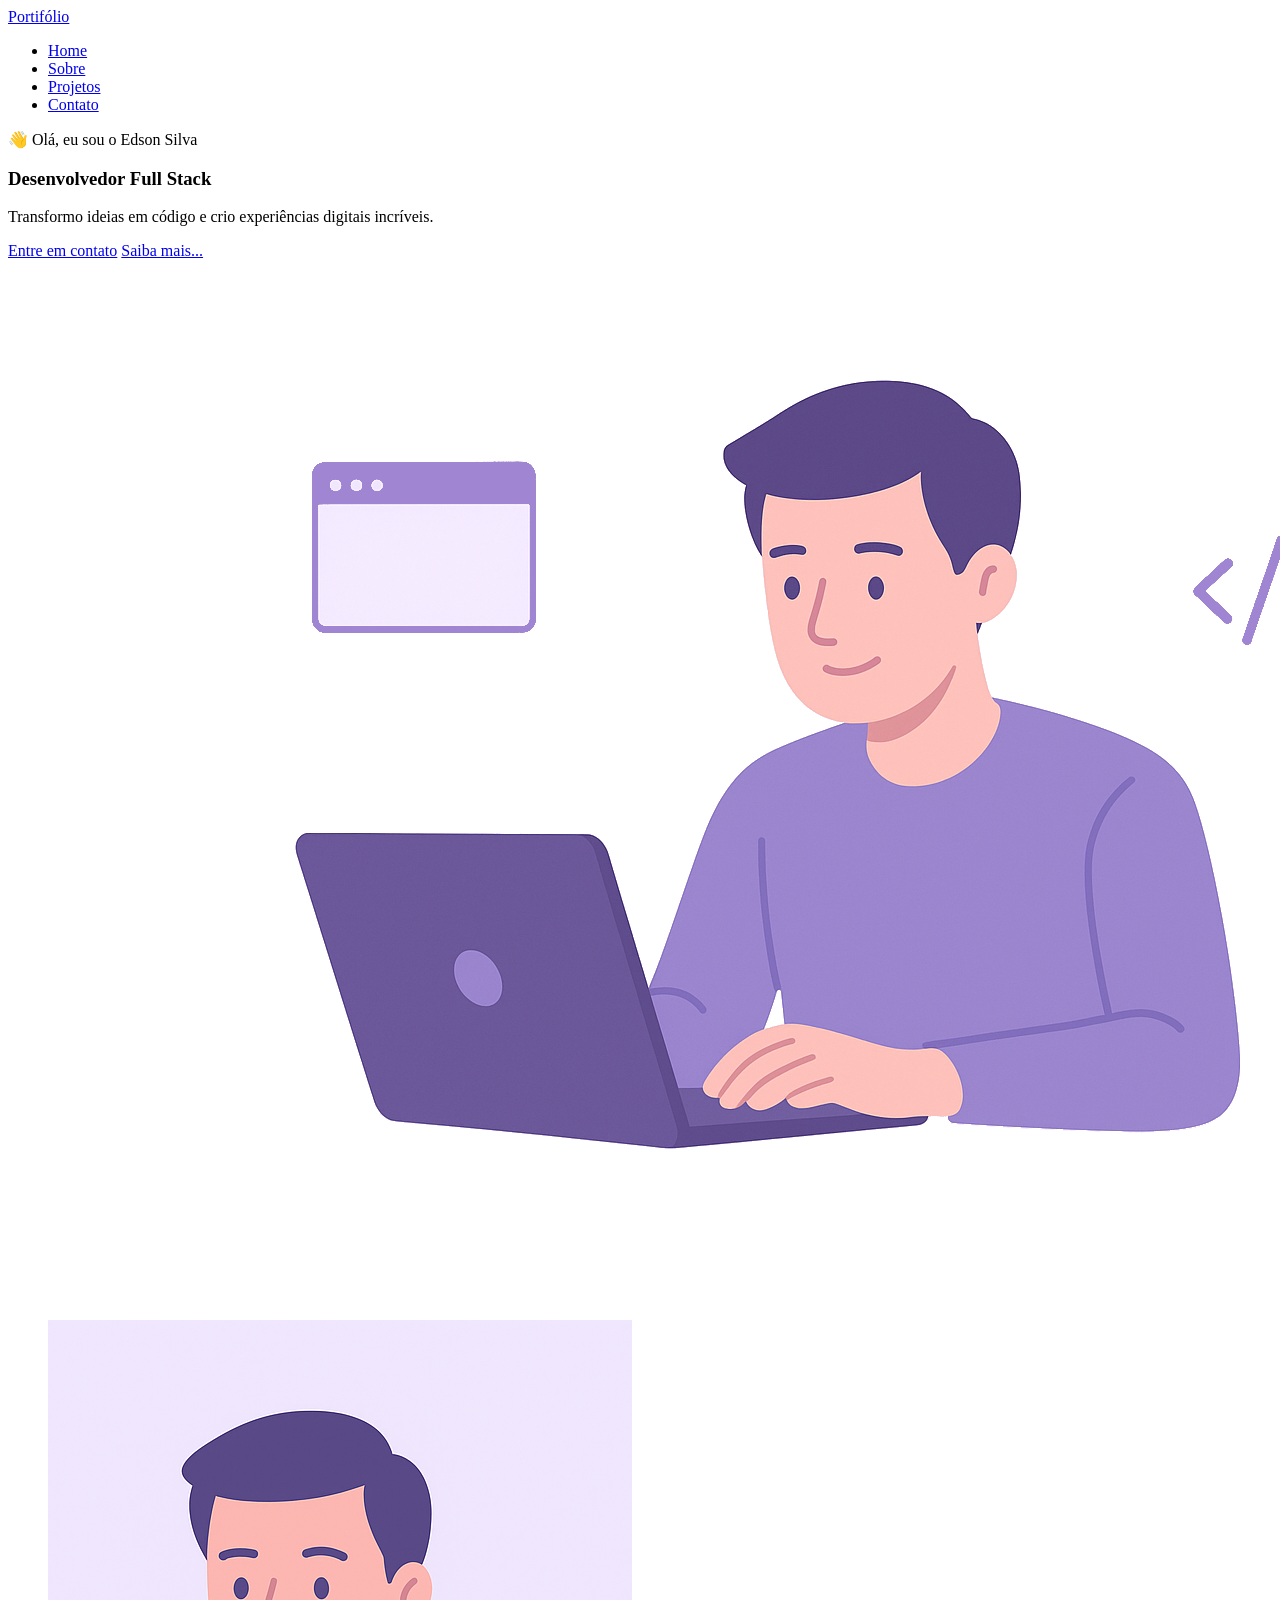
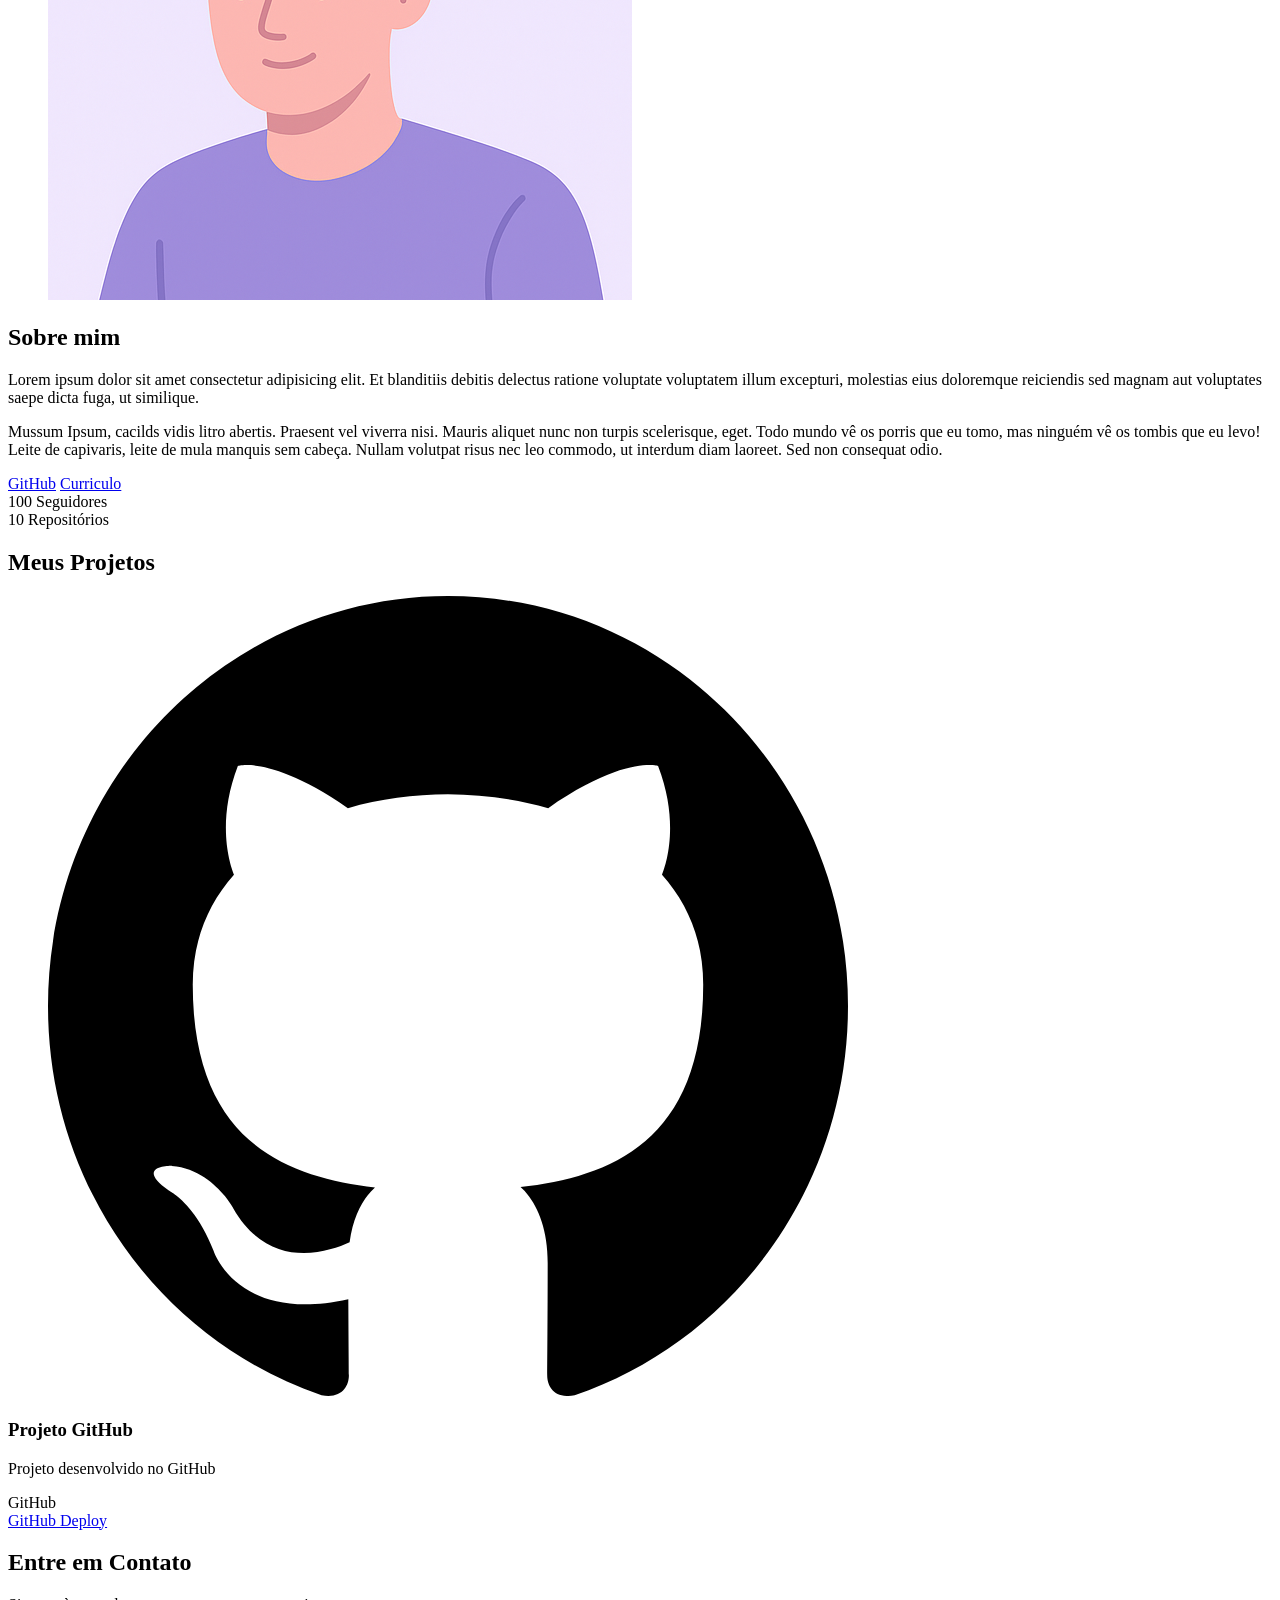
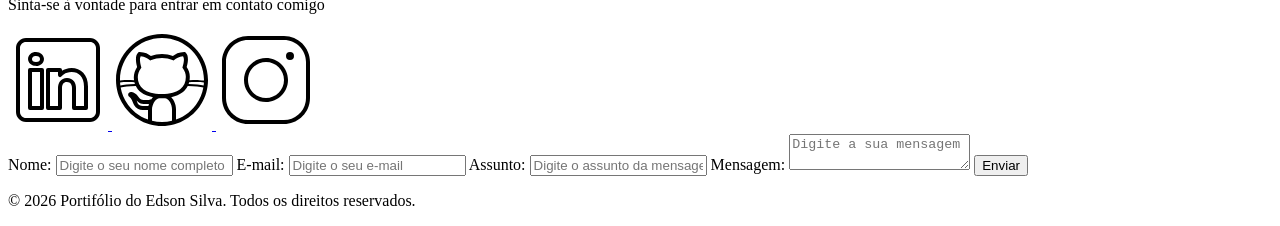
==== index.html @ f0c0f423 ":sparkles: adicionado pasta docs" ====
<!DOCTYPE html>
<html lang="pt-br">

<head>
    <meta charset="UTF-8">
    <meta name="viewport" content="width=device-width, initial-scale=1.0">

    <meta name="author" content="Edson Silva">

    <meta name="description" content="Portifólio do Edson Silva,
    desenvolvedor Full Stack especializado em criar experiências 
                digitais incríveis. Conheça meus projetos e entre em contato..">

    <meta name="robots" content="index, follow">

    <link rel="icon" type="image/svg+xml" href=".assets/img/favicon.svg">


    <title>Portifólio do Edson</title>
</head>

<body>

    <!-- Cabeçalho da Pagina-->
    <header>
        <div class="menu-content">
            <!-- Titulo do Cabeçalho-->
            <a href="index.html" id="titulo">Portifólio</a>


            <!-- Menu de Navegação-->
            <nav>
                <ul class="menu-list">
                    <li><a href="#hero">Home</a></li>
                    <li><a href="about.html">Sobre</a></li>
                    <li><a href="projects.html">Projetos</a></li>
                    <li><a href="contacts.html">Contato</a></li>
                </ul>
            </nav>


        </div>
    </header>


    <!-- Conteúdo Principal da Pagina-->
    <main>

        <section id="hero" class="section-container hero-conteiner">

            <!-- Boas Vindas -->
            <article>
                <span>👋 Olá, eu sou o Edson Silva</span>
                <h1>Desenvolvedor Full Stack</h1>
                <p>Transformo ideias em
                    código e crio experiências digitais incríveis.</p>

                <div class="buttons-container">
                    <a href="#contact" class="botao">Entre em contato</a>
                    <a href="#about" class="botao-outline">Saiba mais...</a>
                </div>

            </article>

            <!-- Imagem do Hero -->
            <figure class="hero-image">
                <img src="./assets/img/foto_dev_man.svg" alt="Imagem do autor do site" class="float-animation">

            </figure>
        </section>

        <!-- Seção Sobre mimr -->
        <section id="about" class="section-container about-container">

            <!imagem da seção sobre mim>
                <figure class="about-image">
                    <img src="./assets/img/avatar_dev_man.svg" alt="Foto - Perfil do autor do site">
                </figure>


                <!-- Conteúdo da seção sobre mim -->
                <article class="about-content">
                    <h2>Sobre mim</h2>
                    <p>Lorem ipsum dolor sit amet consectetur adipisicing elit.
                        Et blanditiis debitis delectus ratione
                        voluptate voluptatem illum excepturi,
                        molestias eius doloremque reiciendis sed
                        magnam aut voluptates saepe dicta fuga,
                        ut similique.
                    </p>
                    <p>
                        Mussum Ipsum, cacilds vidis litro abertis.
                        Praesent vel viverra nisi.
                        Mauris aliquet nunc non turpis scelerisque, eget.
                        Todo mundo vê os porris que eu tomo, mas ninguém vê os tombis que eu levo!
                        Leite de capivaris, leite de mula manquis sem cabeça.
                        Nullam volutpat risus nec leo commodo, ut interdum diam laoreet.
                        Sed non consequat odio.
                    </p>

                    <!-- Links (GitHub + Curriculo) e Dados do GitHub -->
                    <div class="about-buttons-data">

                        <!-- Links -->
                        <div class="buttons-container">
                            <a href="#" target="_blank" class="botao">GitHub</a>
                            <a href="#" target="_blank" class="botao-outline">Curriculo</a>
                        </div>

                        <! -- Dados - Repósitório Github -->
                            <div class="data-container">

                                <! -- Numero de Seguidores -->
                                    <div class="data-item">
                                        <span class="data-number">100</span>
                                        <span class="data-label">Seguidores</span>
                                    </div>

                                    <! -- Numero de Repositórios Públicos -->
                                        <div class="data-item">
                                            <span class="data-number">10</span>
                                            <span class="data-label">Repositórios</span>



                </article>

                <section id="projects" class="section-container projects-container">
                    <h2>Meus Projetos</h2>

                    <!-- Swiper Container -->
                    <div class="swiper projects-swiper">
                        <div class="swiper-wrapper">

                            <div class="swiper-slide">

                                <article class="project-card">

                                    <!-- Ícone da Tecnologia padrão do projeto -->
                                    <figure class="project-image">
                                        <img src="./assets/icons/languages/github.svg" alt="Ícone do GitHub">
                                    </figure>

                                    <!-- Conteúdo do Projeto -->
                                    <div class="project-content">

                                        <h3>Projeto GitHub</h3>
                                        <p>Projeto desenvolvido no GitHub</p>

                                        <!-- Tags do Projeto -->
                                        <div class="project-tags">
                                            <span class="tag">GitHub</span>
                                        </div>

                                        <!-- Links do Projeto -->
                                        <div class="project-buttons">
                                            <a href="#" target="_blank" class="botao botao-sm">
                                                GitHub
                                            </a>
                                            <a href="#" target="_blank" class="botao-outline botao-sm">
                                                Deploy
                                            </a>
                                        </div>

                                    </div>

                                </article>

                        </div>

                    </div>

                    <!-- Botões de Navegação -->
                    <div class="swiper-button-next"></div>
                    <div class="swiper-button-prev"></div>

                    <!-- Paginação -->
                    <div class="swiper-pagination"></div>

                    </div>

                    <!-- Seção de Contatos -->
                    <section id="contacts" class="section-container contacts-container">
                        
                        <!-- Redes Sociais  -->
                       <article>

                        <h2>Entre em Contato</h2>
                        <p>Sinta-se à vontade para entrar em contato comigo  </p>                        

                        <!-- Links das Redes Sociais -->
                        <div class="social-links">
                            <a href="#" target="_blank" class="social-icon" aria-label="LinkedIn">
                                <img src="./assets/icons/social/linkedin.svg"
                                alt=" Link para o LinkedIn">
                               
                            </a>
                            <a href="#" target="_blank" class="social-icon" aria-label="GitHub">
                                <img src="./assets/icons/social/github.svg"
                                alt=" Link para o GitHub">
                            </a>
                            <a href="#" target="_blank" class="social-icon" aria-label="Instagram">
                                <img src="./assets/icons/social/instagram.svg"
                                alt=" Link para o Instagram">
                            </a>
                        </div>

                       </article> 

                    <!-- Formulário de Contato -->
                    <form id="formulario">

                        <label for="nome">Nome:</label>
                        <input id="nome" name="nome" type="text" placeholder="Digite o seu nome completo">
                        <span id="erro-nome" ></span>
                        
                        <label for="email">E-mail:</label>
                        <input id="email" name="email" type="email" placeholder="Digite o seu e-mail">
                        <span id="erro-email" ></span>

                        <label for="assunto">Assunto:</label>
                        <input id="assunto" name="assunto" type="text" placeholder="Digite o assunto da mensagem">
                        <span id="erro-assunto" ></span>

                        <label for="mensagem">Mensagem:</label>
                        <textarea id="mensagem" name="mensagem" placeholder="Digite a sua mensagem"></textarea>
                        <span id="erro-mensagem" ></span>

                        <button type="submit" class="botao">Enviar</button>
                    </form>


    </main>

    <!-- Rodapé da Pagina-->
    <footer>
        <p>&copy; 2026 Portifólio do Edson Silva. Todos os direitos reservados.</p>
    </footer>

</body>

</html>
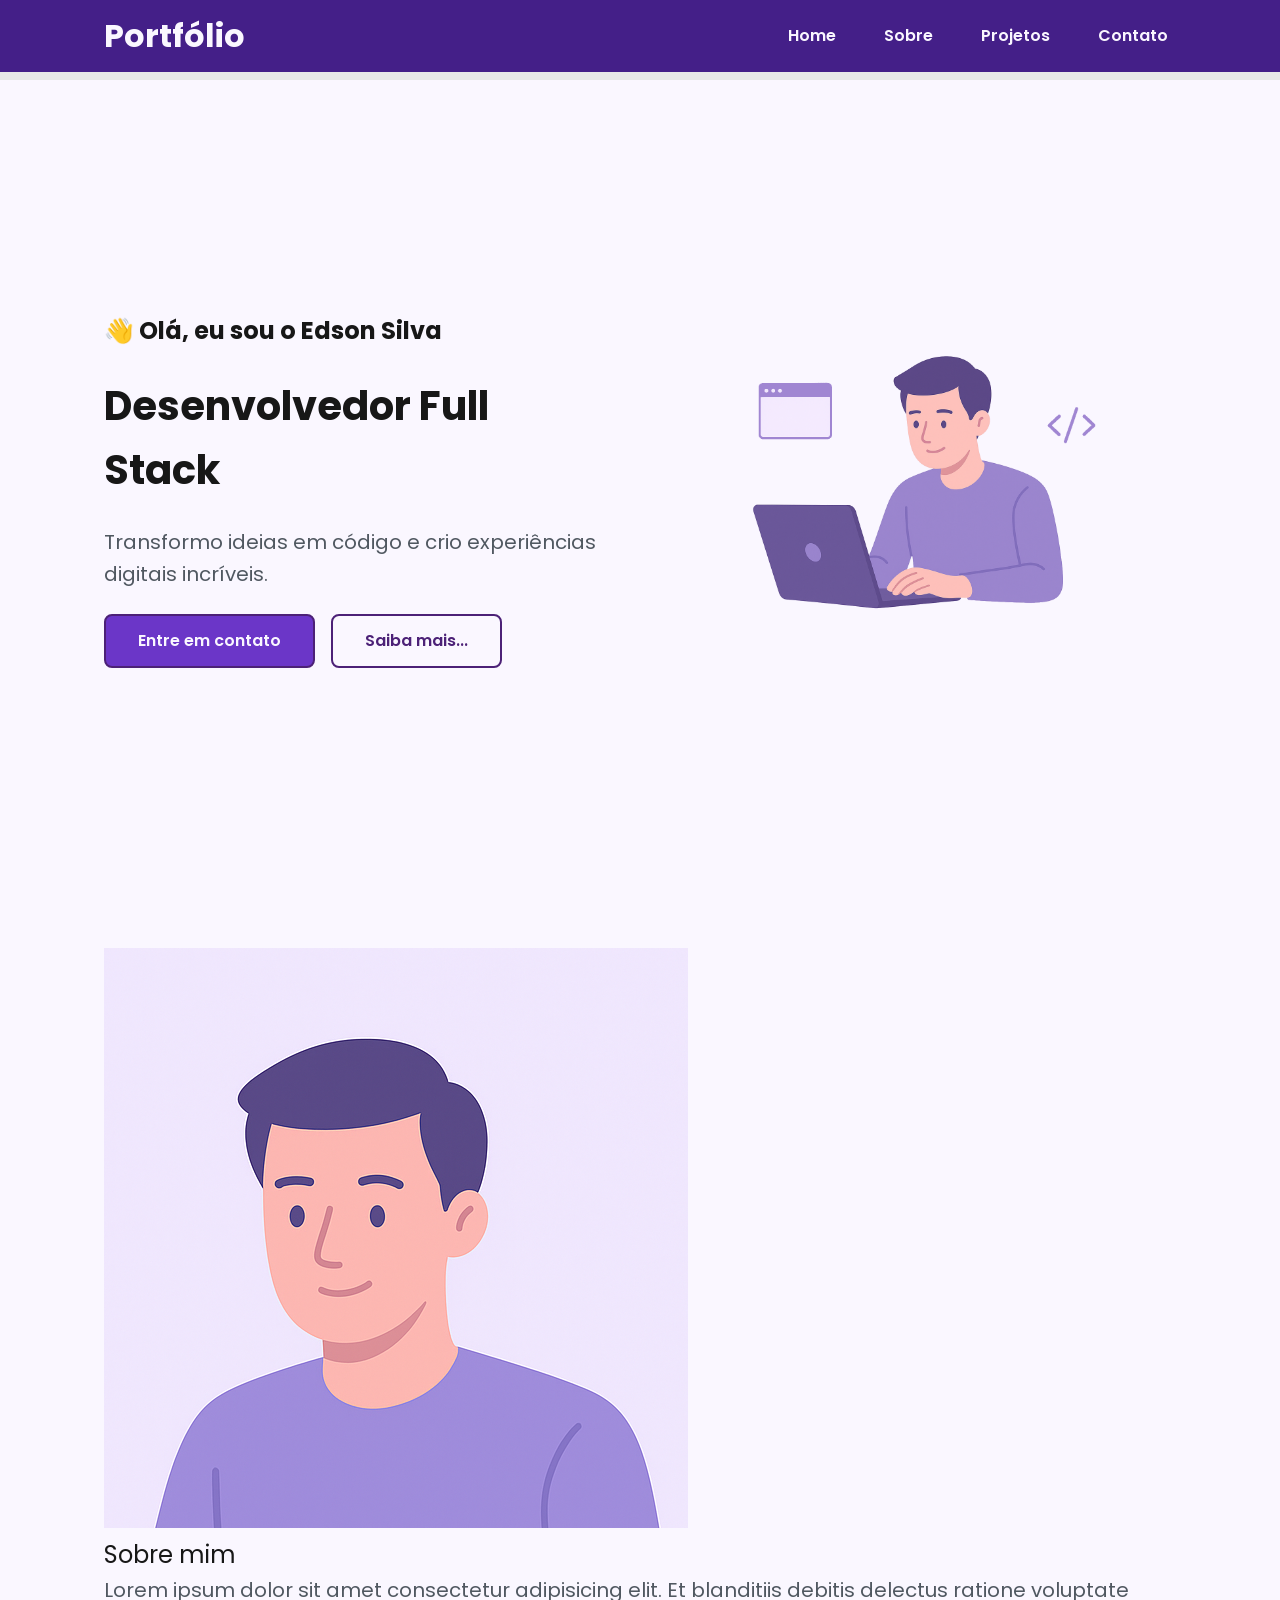
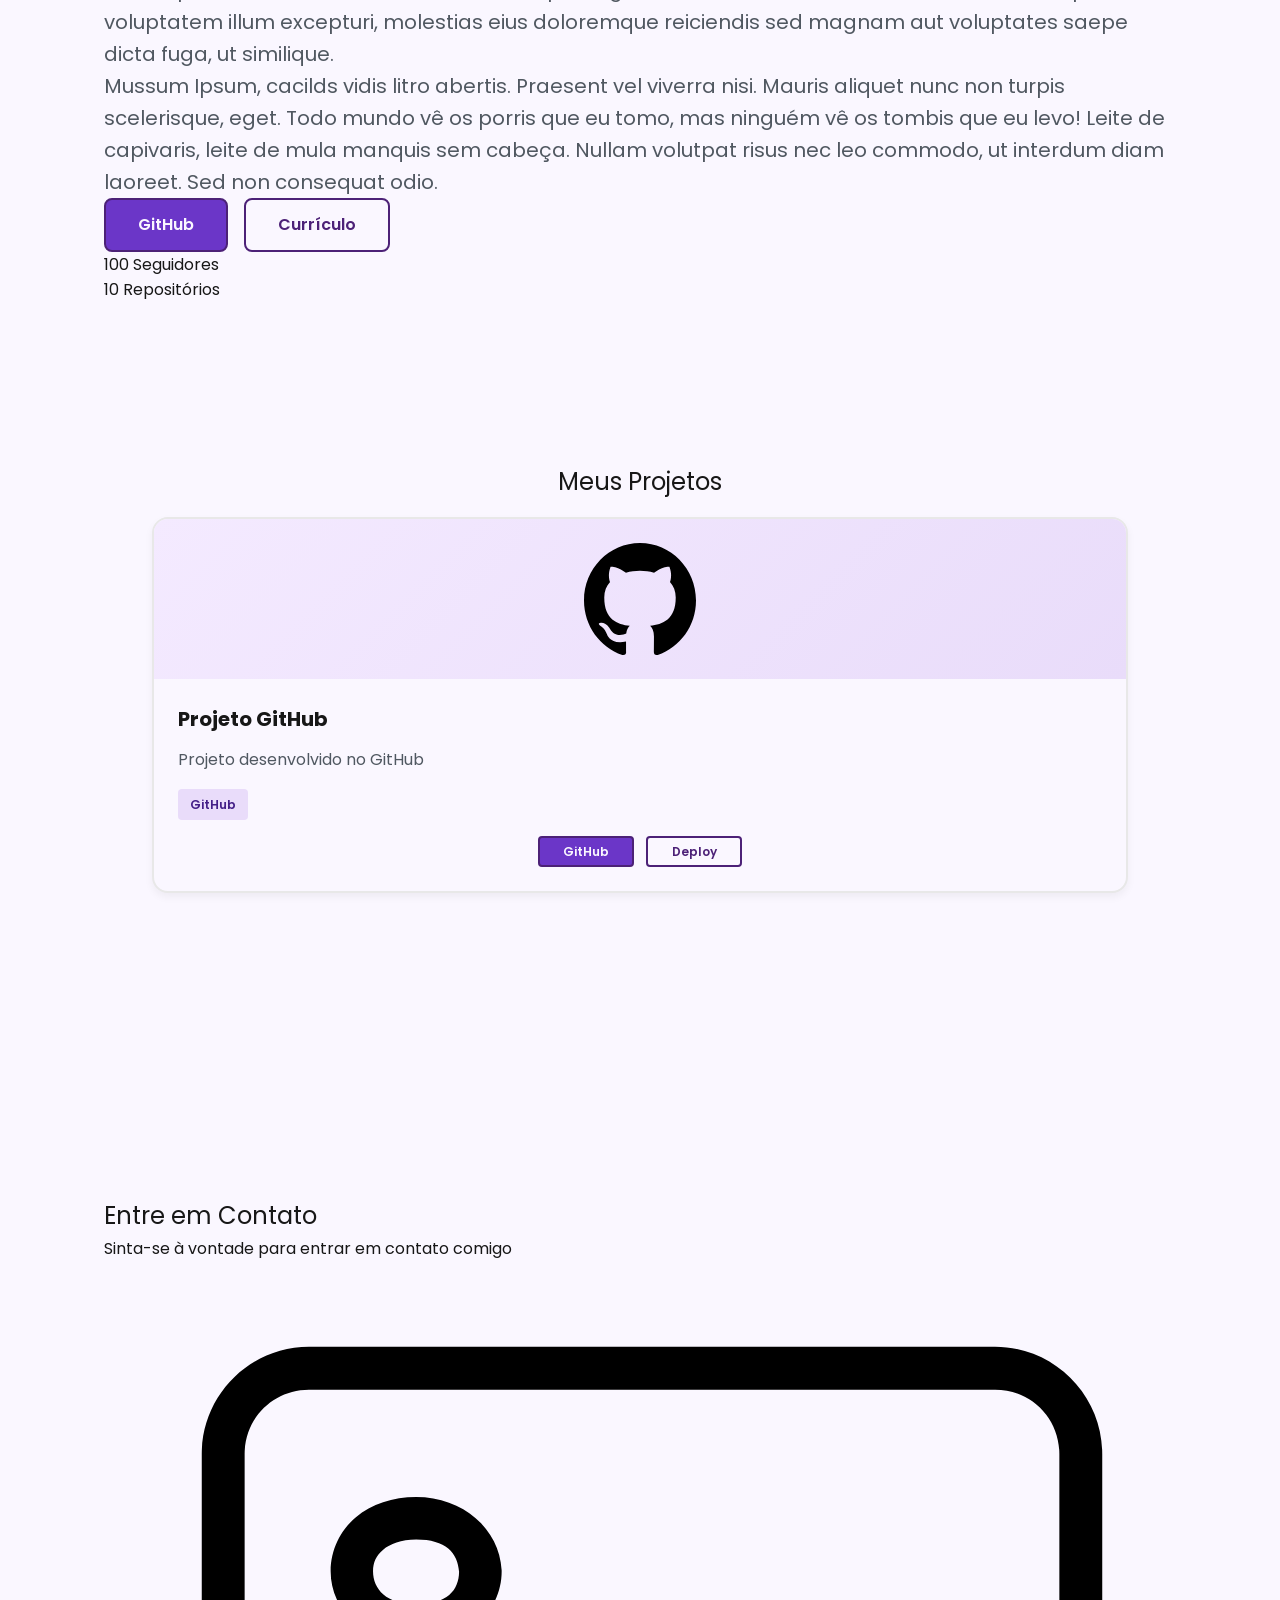
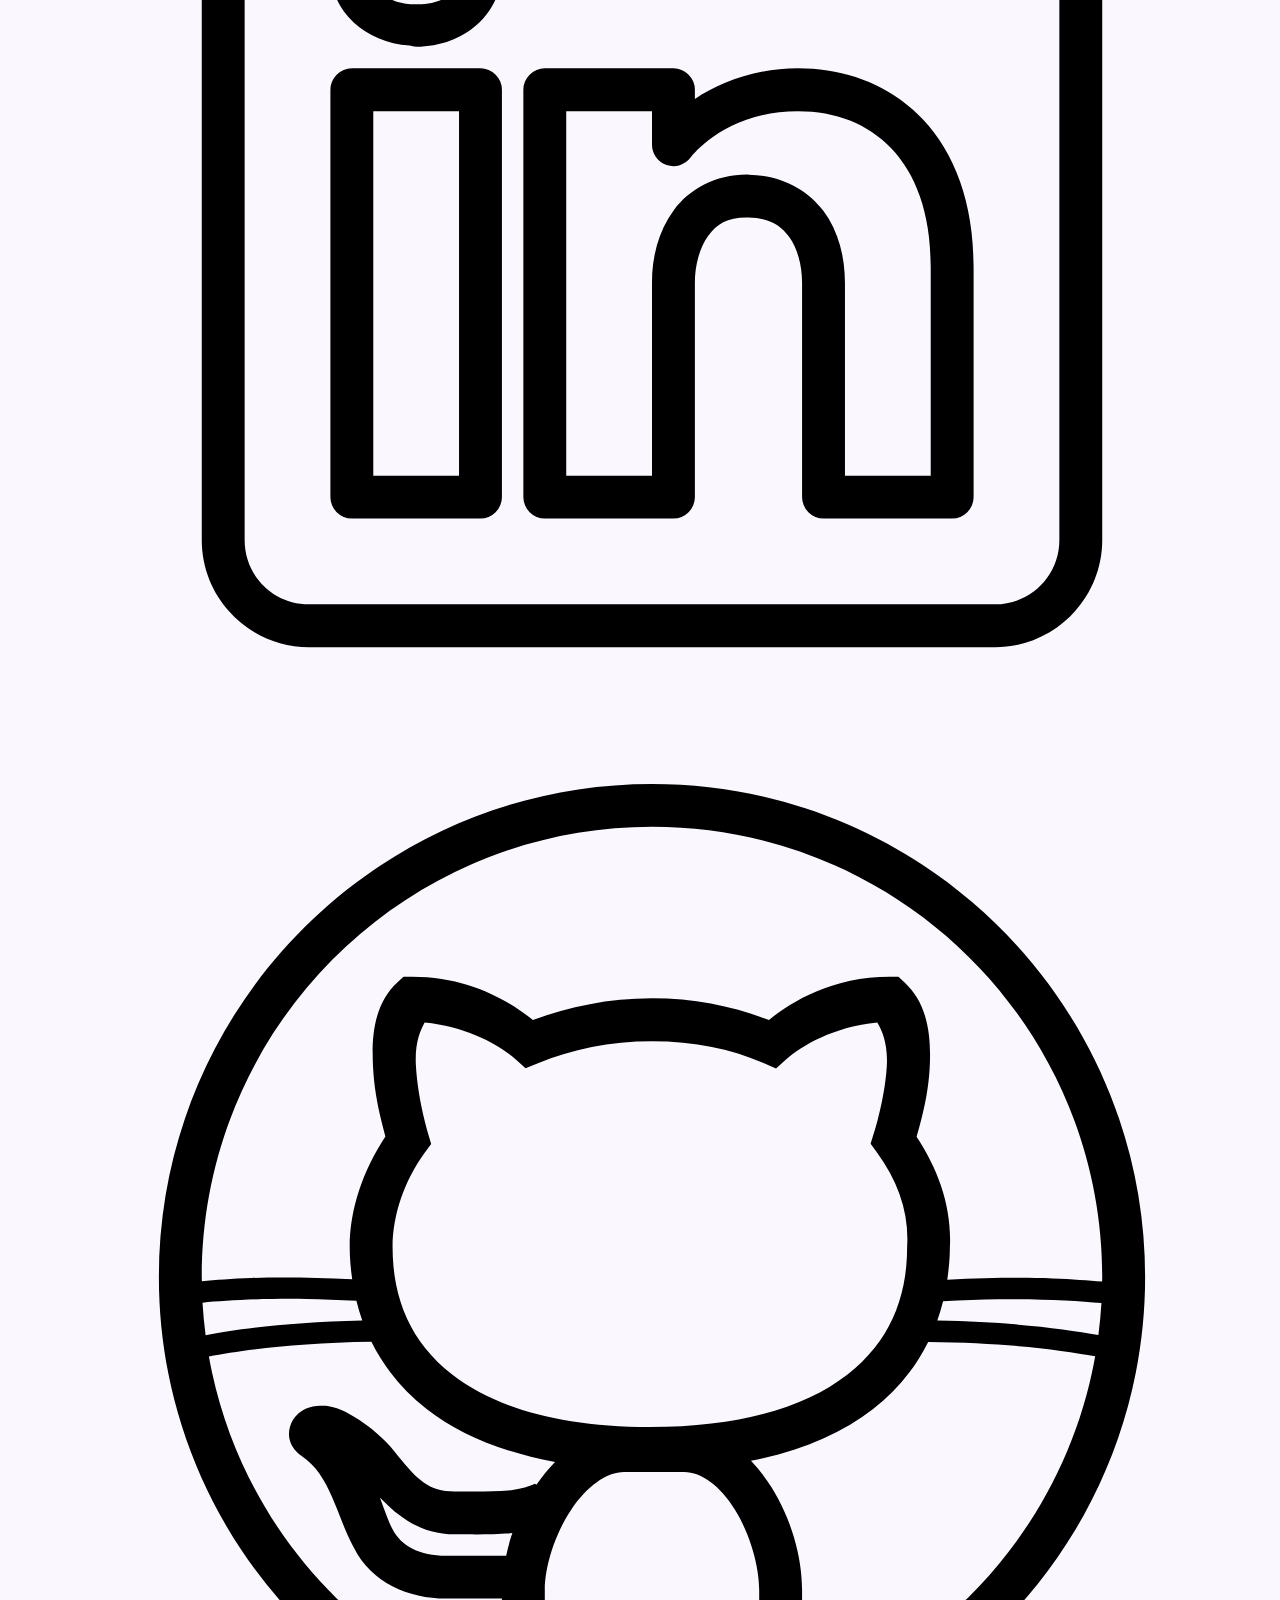
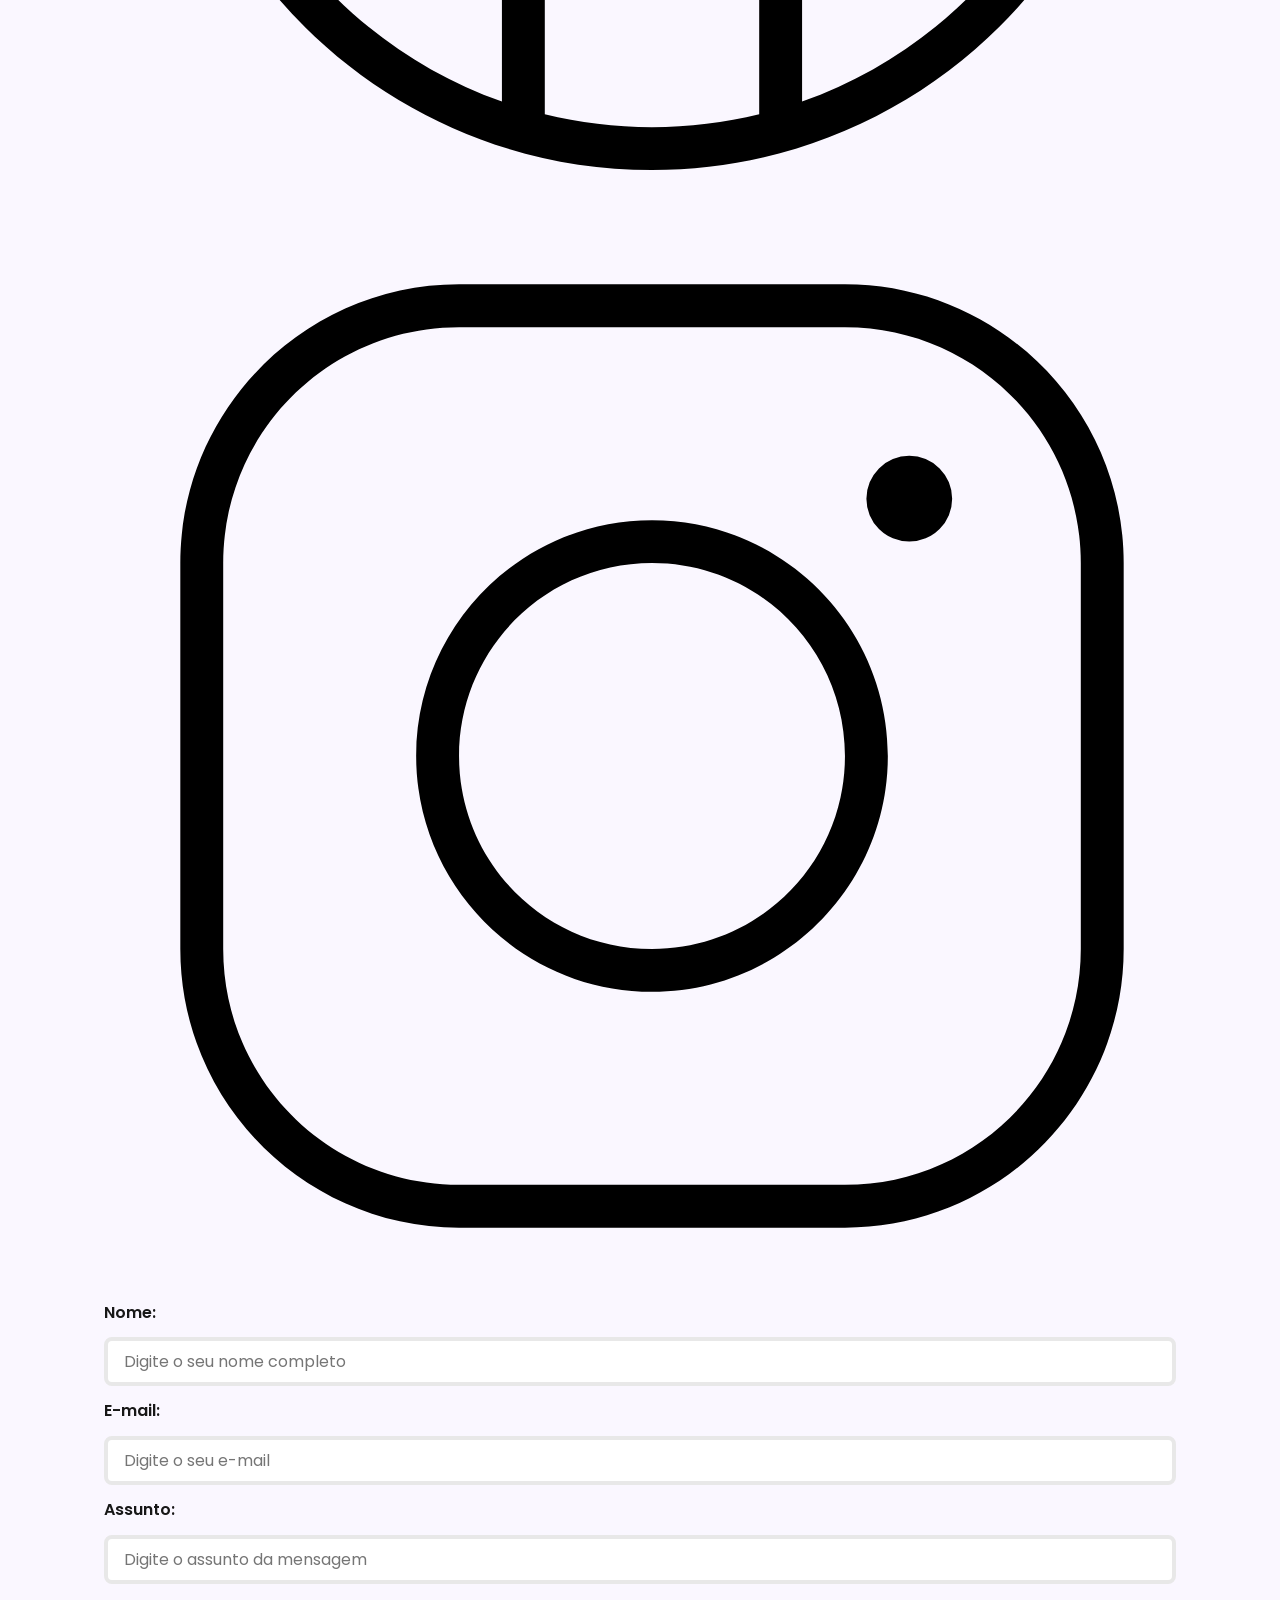
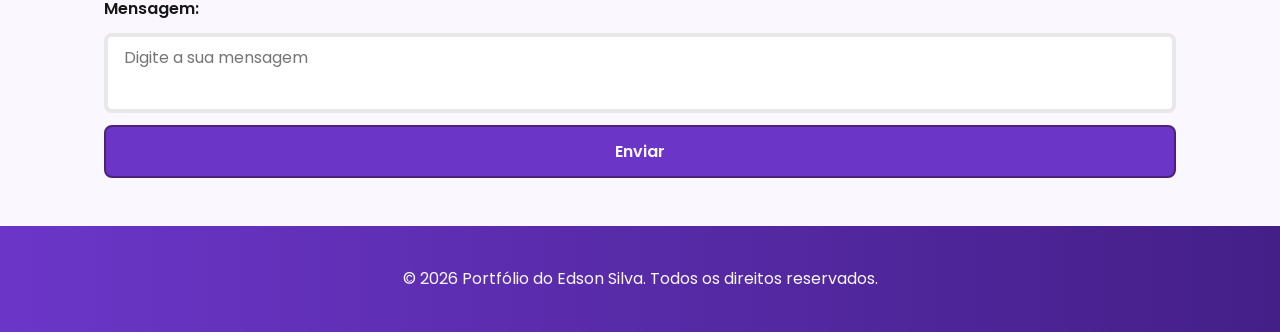
==== commit a83fdda9: "✨ Refatoração do CSS e melhorias no HTML do portfólio" ====
--- a/index.html
+++ b/index.html
@@ -2,33 +2,39 @@
 <html lang="pt-br">
 
 <head>
+    <!-- Fontes do Google -->
+    <link rel="preconnect" href="https://fonts.googleapis.com">
+    <link rel="preconnect" href="https://fonts.gstatic.com" crossorigin>
+    
+    <!-- Fonte do Google - Poppins -->
+    <link href="https://fonts.googleapis.com/css2?family=Poppins&display=swap" rel="stylesheet">
+
     <meta charset="UTF-8">
     <meta name="viewport" content="width=device-width, initial-scale=1.0">
 
     <meta name="author" content="Edson Silva">
 
-    <meta name="description" content="Portifólio do Edson Silva,
-    desenvolvedor Full Stack especializado em criar experiências 
-                digitais incríveis. Conheça meus projetos e entre em contato..">
+    <meta name="description" content="Portfólio do Edson Silva, desenvolvedor Full Stack especializado em criar experiências digitais incríveis. Conheça meus projetos e entre em contato.">
 
     <meta name="robots" content="index, follow">
 
-    <link rel="icon" type="image/svg+xml" href=".assets/img/favicon.svg">
-
-
-    <title>Portifólio do Edson</title>
+    <link rel="icon" type="image/svg+xml" href="./assets/img/favicon.svg">
+
+    <!-- CSS principal da página -->
+    <link rel="stylesheet" href="./assets/css/styles.css">
+
+    <title>Portfólio do Edson</title>
 </head>
 
 <body>
 
-    <!-- Cabeçalho da Pagina-->
+    <!-- Cabeçalho da Página -->
     <header>
         <div class="menu-content">
-            <!-- Titulo do Cabeçalho-->
-            <a href="index.html" id="titulo">Portifólio</a>
-
-
-            <!-- Menu de Navegação-->
+            <!-- Titulo do Cabeçalho -->
+            <a href="index.html" id="titulo">Portfólio</a>
+
+            <!-- Menu de Navegação -->
             <nav>
                 <ul class="menu-list">
                     <li><a href="#hero">Home</a></li>
@@ -37,204 +43,164 @@
                     <li><a href="contacts.html">Contato</a></li>
                 </ul>
             </nav>
-
-
         </div>
     </header>
 
-
-    <!-- Conteúdo Principal da Pagina-->
+    <!-- Conteúdo Principal da Página -->
     <main>
 
-        <section id="hero" class="section-container hero-conteiner">
+        <!-- Seção Hero -->
+        <section id="hero" class="section-container hero-container">
 
             <!-- Boas Vindas -->
-            <article>
+            <article CLASS="hero-content">
+
                 <span>👋 Olá, eu sou o Edson Silva</span>
                 <h1>Desenvolvedor Full Stack</h1>
-                <p>Transformo ideias em
-                    código e crio experiências digitais incríveis.</p>
+                <p>Transformo ideias em código e crio experiências digitais incríveis.</p>
 
                 <div class="buttons-container">
-                    <a href="#contact" class="botao">Entre em contato</a>
+                    <a href="#contacts" class="botao">Entre em contato</a>
                     <a href="#about" class="botao-outline">Saiba mais...</a>
                 </div>
-
             </article>
 
             <!-- Imagem do Hero -->
             <figure class="hero-image">
                 <img src="./assets/img/foto_dev_man.svg" alt="Imagem do autor do site" class="float-animation">
-
             </figure>
         </section>
 
-        <!-- Seção Sobre mimr -->
+        <!-- Seção Sobre mim -->
         <section id="about" class="section-container about-container">
-
-            <!imagem da seção sobre mim>
-                <figure class="about-image">
-                    <img src="./assets/img/avatar_dev_man.svg" alt="Foto - Perfil do autor do site">
-                </figure>
-
-
-                <!-- Conteúdo da seção sobre mim -->
-                <article class="about-content">
-                    <h2>Sobre mim</h2>
-                    <p>Lorem ipsum dolor sit amet consectetur adipisicing elit.
-                        Et blanditiis debitis delectus ratione
-                        voluptate voluptatem illum excepturi,
-                        molestias eius doloremque reiciendis sed
-                        magnam aut voluptates saepe dicta fuga,
-                        ut similique.
-                    </p>
-                    <p>
-                        Mussum Ipsum, cacilds vidis litro abertis.
-                        Praesent vel viverra nisi.
-                        Mauris aliquet nunc non turpis scelerisque, eget.
-                        Todo mundo vê os porris que eu tomo, mas ninguém vê os tombis que eu levo!
-                        Leite de capivaris, leite de mula manquis sem cabeça.
-                        Nullam volutpat risus nec leo commodo, ut interdum diam laoreet.
-                        Sed non consequat odio.
-                    </p>
-
-                    <!-- Links (GitHub + Curriculo) e Dados do GitHub -->
-                    <div class="about-buttons-data">
-
-                        <!-- Links -->
-                        <div class="buttons-container">
-                            <a href="#" target="_blank" class="botao">GitHub</a>
-                            <a href="#" target="_blank" class="botao-outline">Curriculo</a>
+            <!-- Imagem da seção sobre mim -->
+            <figure class="about-image">
+                <img src="./assets/img/avatar_dev_man.svg" alt="Foto - Perfil do autor do site">
+            </figure>
+
+            <!-- Conteúdo da seção sobre mim -->
+            <article class="about-content">
+                <h2>Sobre mim</h2>
+                <p>Lorem ipsum dolor sit amet consectetur adipisicing elit. Et blanditiis debitis delectus ratione voluptate voluptatem illum excepturi, molestias eius doloremque reiciendis sed magnam aut voluptates saepe dicta fuga, ut similique.</p>
+                <p>Mussum Ipsum, cacilds vidis litro abertis. Praesent vel viverra nisi. Mauris aliquet nunc non turpis scelerisque, eget. Todo mundo vê os porris que eu tomo, mas ninguém vê os tombis que eu levo! Leite de capivaris, leite de mula manquis sem cabeça. Nullam volutpat risus nec leo commodo, ut interdum diam laoreet. Sed non consequat odio.</p>
+
+                <!-- Links (GitHub + Currículo) e Dados do GitHub -->
+                <div class="about-buttons-data">
+                    <!-- Links -->
+                    <div class="buttons-container">
+                        <a href="#" target="_blank" class="botao">GitHub</a>
+                        <a href="#" target="_blank" class="botao-outline">Currículo</a>
+                    </div>
+
+                    <!-- Dados - Repositório Github -->
+                    <div class="data-container">
+                        <!-- Número de Seguidores -->
+                        <div class="data-item">
+                            <span class="data-number">100</span>
+                            <span class="data-label">Seguidores</span>
                         </div>
 
-                        <! -- Dados - Repósitório Github -->
-                            <div class="data-container">
-
-                                <! -- Numero de Seguidores -->
-                                    <div class="data-item">
-                                        <span class="data-number">100</span>
-                                        <span class="data-label">Seguidores</span>
-                                    </div>
-
-                                    <! -- Numero de Repositórios Públicos -->
-                                        <div class="data-item">
-                                            <span class="data-number">10</span>
-                                            <span class="data-label">Repositórios</span>
-
-
-
-                </article>
-
-                <section id="projects" class="section-container projects-container">
-                    <h2>Meus Projetos</h2>
-
-                    <!-- Swiper Container -->
-                    <div class="swiper projects-swiper">
-                        <div class="swiper-wrapper">
-
-                            <div class="swiper-slide">
-
-                                <article class="project-card">
-
-                                    <!-- Ícone da Tecnologia padrão do projeto -->
-                                    <figure class="project-image">
-                                        <img src="./assets/icons/languages/github.svg" alt="Ícone do GitHub">
-                                    </figure>
-
-                                    <!-- Conteúdo do Projeto -->
-                                    <div class="project-content">
-
-                                        <h3>Projeto GitHub</h3>
-                                        <p>Projeto desenvolvido no GitHub</p>
-
-                                        <!-- Tags do Projeto -->
-                                        <div class="project-tags">
-                                            <span class="tag">GitHub</span>
-                                        </div>
-
-                                        <!-- Links do Projeto -->
-                                        <div class="project-buttons">
-                                            <a href="#" target="_blank" class="botao botao-sm">
-                                                GitHub
-                                            </a>
-                                            <a href="#" target="_blank" class="botao-outline botao-sm">
-                                                Deploy
-                                            </a>
-                                        </div>
-
-                                    </div>
-
-                                </article>
-
+                        <!-- Número de Repositórios Públicos -->
+                        <div class="data-item">
+                            <span class="data-number">10</span>
+                            <span class="data-label">Repositórios</span>
                         </div>
-
                     </div>
-
-                    <!-- Botões de Navegação -->
-                    <div class="swiper-button-next"></div>
-                    <div class="swiper-button-prev"></div>
-
-                    <!-- Paginação -->
-                    <div class="swiper-pagination"></div>
-
+                </div>
+            </article>
+        </section>
+
+        <!-- Seção Projetos -->
+        <section id="projects" class="section-container projects-container">
+            <h2>Meus Projetos</h2>
+
+            <!-- Swiper Container -->
+            <div class="swiper projects-swiper">
+                <div class="swiper-wrapper">
+                    <div class="swiper-slide">
+                        <article class="project-card">
+                            <!-- Ícone da Tecnologia padrão do projeto -->
+                            <figure class="project-image">
+                                <img src="./assets/icons/languages/github.svg" alt="Ícone do GitHub">
+                            </figure>
+
+                            <!-- Conteúdo do Projeto -->
+                            <div class="project-content">
+                                <h3>Projeto GitHub</h3>
+                                <p>Projeto desenvolvido no GitHub</p>
+
+                                <!-- Tags do Projeto -->
+                                <div class="project-tags">
+                                    <span class="tag">GitHub</span>
+                                </div>
+
+                                <!-- Links do Projeto -->
+                                <div class="project-buttons">
+                                    <a href="#" target="_blank" class="botao botao-sm">GitHub</a>
+                                    <a href="#" target="_blank" class="botao-outline botao-sm">Deploy</a>
+                                </div>
+                            </div>
+                        </article>
                     </div>
-
-                    <!-- Seção de Contatos -->
-                    <section id="contacts" class="section-container contacts-container">
-                        
-                        <!-- Redes Sociais  -->
-                       <article>
-
-                        <h2>Entre em Contato</h2>
-                        <p>Sinta-se à vontade para entrar em contato comigo  </p>                        
-
-                        <!-- Links das Redes Sociais -->
-                        <div class="social-links">
-                            <a href="#" target="_blank" class="social-icon" aria-label="LinkedIn">
-                                <img src="./assets/icons/social/linkedin.svg"
-                                alt=" Link para o LinkedIn">
-                               
-                            </a>
-                            <a href="#" target="_blank" class="social-icon" aria-label="GitHub">
-                                <img src="./assets/icons/social/github.svg"
-                                alt=" Link para o GitHub">
-                            </a>
-                            <a href="#" target="_blank" class="social-icon" aria-label="Instagram">
-                                <img src="./assets/icons/social/instagram.svg"
-                                alt=" Link para o Instagram">
-                            </a>
-                        </div>
-
-                       </article> 
-
-                    <!-- Formulário de Contato -->
-                    <form id="formulario">
-
-                        <label for="nome">Nome:</label>
-                        <input id="nome" name="nome" type="text" placeholder="Digite o seu nome completo">
-                        <span id="erro-nome" ></span>
-                        
-                        <label for="email">E-mail:</label>
-                        <input id="email" name="email" type="email" placeholder="Digite o seu e-mail">
-                        <span id="erro-email" ></span>
-
-                        <label for="assunto">Assunto:</label>
-                        <input id="assunto" name="assunto" type="text" placeholder="Digite o assunto da mensagem">
-                        <span id="erro-assunto" ></span>
-
-                        <label for="mensagem">Mensagem:</label>
-                        <textarea id="mensagem" name="mensagem" placeholder="Digite a sua mensagem"></textarea>
-                        <span id="erro-mensagem" ></span>
-
-                        <button type="submit" class="botao">Enviar</button>
-                    </form>
-
+                </div>
+
+                <!-- Botões de Navegação -->
+                <div class="swiper-button-next"></div>
+                <div class="swiper-button-prev"></div>
+
+                <!-- Paginação -->
+                <div class="swiper-pagination"></div>
+            </div>
+        </section>
+
+        <!-- Seção de Contatos -->
+        <section id="contacts" class="section-container contacts-container">
+            <!-- Redes Sociais -->
+            <article>
+                <h2>Entre em Contato</h2>
+                <p>Sinta-se à vontade para entrar em contato comigo</p>
+
+                <!-- Links das Redes Sociais -->
+                <div class="social-links">
+                    <a href="#" target="_blank" class="social-icon" aria-label="LinkedIn">
+                        <img src="./assets/icons/social/linkedin.svg" alt="Link para o LinkedIn">
+                    </a>
+                    <a href="#" target="_blank" class="social-icon" aria-label="GitHub">
+                        <img src="./assets/icons/social/github.svg" alt="Link para o GitHub">
+                    </a>
+                    <a href="#" target="_blank" class="social-icon" aria-label="Instagram">
+                        <img src="./assets/icons/social/instagram.svg" alt="Link para o Instagram">
+                    </a>
+                </div>
+            </article>
+
+            <!-- Formulário de Contato -->
+            <form id="formulario">
+                <label for="nome">Nome:</label>
+                <input id="nome" name="nome" type="text" placeholder="Digite o seu nome completo">
+                <span id="erro-nome"></span>
+                
+                <label for="email">E-mail:</label>
+                <input id="email" name="email" type="email" placeholder="Digite o seu e-mail">
+                <span id="erro-email"></span>
+
+                <label for="assunto">Assunto:</label>
+                <input id="assunto" name="assunto" type="text" placeholder="Digite o assunto da mensagem">
+                <span id="erro-assunto"></span>
+
+                <label for="mensagem">Mensagem:</label>
+                <textarea id="mensagem" name="mensagem" placeholder="Digite a sua mensagem"></textarea>
+                <span id="erro-mensagem"></span>
+
+                <button type="submit" class="botao">Enviar</button>
+            </form>
+        </section>
 
     </main>
 
-    <!-- Rodapé da Pagina-->
+    <!-- Rodapé da Página -->
     <footer>
-        <p>&copy; 2026 Portifólio do Edson Silva. Todos os direitos reservados.</p>
+        <p>&copy; 2026 Portfólio do Edson Silva. Todos os direitos reservados.</p>
     </footer>
 
 </body>
--- a/assets/css/styles.css
+++ b/assets/css/styles.css
@@ -0,0 +1,505 @@
+* {
+  margin: 0;
+  padding: 0;
+  box-sizing: border-box;
+  font-family: 'Poppins', sans-serif;
+  font-weight: 400;
+  text-decoration: none;
+  outline: none;
+}
+ 
+/* Variáveis */
+:root {
+    /* Paleta de Cores - Purple */
+    --purple-50: #f4eaff;
+    --purple-100: #e9dcfa;
+    --purple-200: #cdb3f0;
+    --purple-300: #b186e5;
+    --purple-400: #9460db;
+    --purple-500: #6b36c8;
+    --purple-600: #5b2ca0;
+    --purple-700: #4c2177;
+    --purple-800: #441f88;
+    --purple-900: #2a0e4d;
+    --purple-950: #1a0730;
+ 
+    /* Cores Neutras */
+    --gray-200: #e8e8e8;
+    --gray-400: #505861;
+    --black: #171717;
+    --white: #FAF7FF;
+ 
+    /* Cores de Estado */
+    --error: #e63946;
+ 
+    /* Sombras */
+    --shadow-sm: 0 0.25rem 0.5rem rgba(0, 0, 0, 0.05);
+    --shadow-md: 0 0.25rem 0.75rem rgba(107, 54, 200, 0.3);
+    --shadow-lg: 0 0.5rem 1.5rem rgba(107, 54, 200, 0.2);
+ 
+    /* Espaçamentos */
+    --spacing-xs: 0.5rem;
+    --spacing-sm: 1rem;
+    --spacing-md: 1.5rem;
+    --spacing-lg: 2rem;
+    --spacing-xl: 3rem;
+    --spacing-2xl: 4rem;
+ 
+    /* Tamanhos de Fonte */
+    --text-sm: 0.75rem;
+    --text-base: 1rem;
+    --text-lg: 1.25rem;
+    --text-xl: 1.5rem;
+    --text-2xl: 2rem;
+    --text-3xl: 2.5rem;
+ 
+    /* Border Radius */
+    --radius-sm: 0.25rem;
+    --radius-md: 0.5rem;
+    --radius-lg: 1rem;
+    --radius-xl: 2rem;
+    --radius-full: 50%;
+ 
+    /* Animação Padrão */
+    --transition-default: all 0.3s ease;
+}
+ 
+html {
+  scroll-behavior: smooth;
+}
+ 
+body {
+  display: flex;
+  flex-direction: column;
+  min-height: 100vh;
+  background-color: var(--white);
+  line-height: 1.6;
+  color: var(--black);
+}
+ 
+main {
+  flex: 1;
+}
+ 
+/* Seções - Base Comum */
+ 
+.section-container{
+  max-width: 70rem;
+  margin: 0 auto;
+  padding: var(--spacing-xl) var(--spacing-md);
+  scroll-margin-top: 6rem;
+}
+ 
+/* Botões */
+ 
+.buttons-container{
+  display: flex;
+  gap: var(--spacing-sm);
+}
+ 
+.botao,
+.botao-outline{
+  display: inline-block;
+  padding: 0.75rem 2rem;
+  border: 0.15rem solid transparent;
+  border-radius: var(--radius-md);
+  font-size: var(--text-base);
+  font-weight: 600;
+  text-align: center;
+  cursor: pointer;
+  transition: var(--transition-default);
+}
+ 
+.botao{
+  border-color: var(--purple-700);
+  background-color: var(--purple-500);
+  color: var(--white);
+}
+ 
+.botao:hover{
+  border-color: var(--purple-800);
+  background-color: var(--purple-700);
+  box-shadow: var(--shadow-md);
+  transform: translateY(-0.25rem);
+}
+ 
+.botao-outline{
+  border-color: var(--purple-700);
+  background-color: transparent;
+  color: var(--purple-700);
+}
+ 
+.botao-outline:hover{
+  border-color: var(--purple-700);
+  background-color: var(--purple-500);
+  color: var(--white);
+  transform: translateY(-0.25rem);
+}
+ 
+/* Botões pequenos - Card Projetos */
+ 
+.botao.botao-sm,
+.botao-outline.botao-sm {
+  min-width: 6rem;
+  padding: 0.25rem var(--spacing-sm);
+  border-width: 0.125rem;
+  border-radius: 0.25rem;
+  font-size: var(--text-sm);
+}
+ 
+/* Seção Header - Cabeçalho e Menu */
+ 
+header{
+  position: sticky;
+  top: 0;
+  z-index: 1000;
+  width: 100%;
+  height: 5rem;
+  border-bottom: var(--spacing-xs) solid var(--gray-200);
+  box-shadow: var(--purple-800);
+  background-color: var(--purple-800);
+}
+ 
+header a {
+  font-weight: 600;
+  color: var(--white);
+  transition: color 0.3s ease;
+}
+ 
+header a:hover {
+  color: var(--purple-100);
+}
+ 
+#titulo{
+  font-size: var(--text-2xl);
+  font-weight: 700;
+}
+ 
+.menu-content {
+  display: flex;
+  justify-content: space-between;
+  align-items: center;
+  max-width: 70rem;
+  height: 100%;
+  margin: 0 auto;
+  padding: 0 var(--spacing-md);
+}
+ 
+.menu-list {
+  display: flex;
+  gap: var(--spacing-lg);
+  list-style: none;
+}
+ 
+.menu-list a {
+  padding: var(--spacing-xs);
+}
+ 
+/* Seção Hero */
+.hero-container {
+  display: flex;
+  align-items: center;
+  gap: var(--spacing-2xl);
+  min-height: calc(100vh - 5rem);
+}
+ 
+.hero-content {
+  display: flex;
+  flex: 1;
+  flex-direction: column;
+  gap: var(--spacing-md);
+}
+ 
+.hero-content span {
+  font-size: var(--text-xl);
+  font-weight: 700;
+}
+ 
+.hero-content h1 {
+  font-size: var(--text-3xl);
+  font-weight: 700;
+}
+ 
+/* Configura todos os Paragrafos */
+ 
+.hero-content p,
+.about-content p,
+.contact-info p {
+  font-size: var(--text-lg);
+  color: var(--gray-400);
+}
+ 
+.hero-image {
+  display: flex;
+  flex: 1;
+  justify-content: center;
+}
+ 
+.hero-image img {
+  width: 100%;
+  max-width: 100%;
+  border-radius: var(--radius-xl);
+}
+
+/* Animação Flutuante */
+@keyframes float {
+  0%,
+  100% {
+    transform: translateY(0);
+  }
+ 
+  50% {
+    transform: translateY(-1.25rem);
+  }
+ 
+}
+ 
+/* Usa animação */
+.float-animation {
+  animation: float 3s ease-in-out infinite;
+}
+
+/* About é da turma! */
+
+
+
+/* Projects */
+
+.projects-container {
+    scroll-margin-top: 3rem;
+    margin: var(--spacing-2xl) auto;
+    text-align: center;
+}
+
+.projects-swiper {
+    position: relative;
+    width: 100%;
+    padding: var(--spacing-sm) var(--spacing-xl) var(--spacing-xl);
+    overflow: hidden;
+}
+
+/* Card Projetos */
+
+.project-card {
+    display: flex;
+    flex-direction: column;
+    width: 100%;
+    height: 100%;
+    border: 0.15rem solid var(--gray-200);
+    border-radius: var(--radius-lg);
+    background-color: var(--white);
+    box-shadow: var(--shadow-sm);
+    overflow: hidden;
+    transition: var(--transition-default);
+}
+
+.project-card:hover {
+    box-shadow: var(--spacing-lg);
+}
+
+.project-image {
+    display: flex;
+    justify-content: center;
+    align-items: center;
+    width: 100%;
+    height: 10rem;
+    background: linear-gradient(135deg, var(--purple-50) 0%, var(--purple-100) 100%);
+}
+
+.project-image img {
+    width: 75%;
+    height: 75%;
+    max-width: 7rem;
+    max-height: 7rem;
+    object-fit: contain;
+    transition: transform 0.3s ease;
+}
+
+.project-content {
+    display: flex;
+    flex: 1;
+    flex-direction: column;
+    padding: var(--spacing-md);
+    text-align: left;
+}
+
+.project-content h3 {
+    margin-bottom: 0.75rem;
+    font-size: var(--text-lg);
+    font-weight: 700;
+}
+
+.project-content p {
+    flex: 1;
+    margin-bottom: var(--spacing-sm);
+    font-size: var(--text-base);
+    color: var(--gray-400);
+}
+
+.project-tags {
+    display: flex;
+    flex-wrap: wrap;
+    gap: var(--spacing-xs);
+}
+
+.tag {
+    padding: 0.375rem 0.75rem;
+    border-radius: var(--radius-sm);
+    background-color: var(--purple-100);
+    font-size: var(--text-sm);
+    font-weight: 600;
+    color: var(--purple-800);
+}
+
+.project-buttons {
+    display: flex;
+    justify-content: center;
+    align-items: center;
+    gap: 0.75rem;
+    margin-top: var(--spacing-sm);
+}
+
+/* Configuração do Swiper */
+ 
+.swiper-wrapper {
+    align-items: stretch;
+}
+ 
+.swiper-slide {
+    display: flex;
+    height: auto;
+}
+ 
+/* Botões do Swiper (navegação) */
+.swiper-button-next,
+.swiper-button-prev {
+    width: 3rem;
+    height: 3rem;
+}
+ 
+.swiper-button-next:after,
+.swiper-button-prev:after {
+    font-size: var(--text-lg);
+    color: var(--purple-500);
+}
+ 
+.swiper-button-next:hover:after,
+.swiper-button-prev:hover:after {
+    color: var(--purple-800);
+}
+ 
+/* Indicadores de paginação */
+.swiper-pagination-bullet {
+    width: 0.75rem;
+    height: 0.75rem;
+    background-color: var(--gray-200);
+    opacity: 1;
+}
+ 
+.swiper-pagination-bullet-active {
+    width: var(--spacing-lg);
+    border-radius: var(--radius-sm);
+    background-color: var(--purple-500);
+}
+
+/* Seção de Contatos */
+
+.contact-container {
+  display: grid;
+  grid-template-columns: 1fr 1fr;
+  gap: var(--spacing-2xl);
+}
+
+/* Redes Sociais */
+
+.contact-info h2 {
+  margin-bottom: var(--spacing-md);
+}
+
+.contact-info p {
+  margin-bottom: var(--spacing-lg);
+}
+
+.social-container {
+  display: flex;
+  justify-content: center;
+  gap: var(--spacing-xl);
+}
+
+.social-icon {
+  width: 5rem;
+  height: 5rem;
+  padding: 0.75rem;
+  border-radius: var(--radius-md);
+  transition: var(--transition-default);
+}
+
+.social-icon img {
+  width: 100%;
+  filter: brightness(0) saturate(100%);
+  transition: filter 0.3s ease;
+}
+
+.social-icon img:hover {
+  filter: brightness(0) 
+          saturate(100%) 
+          invert(42%) 
+          sepia(93%) 
+          saturate(1352%) 
+          hue-rotate(243deg) 
+          brightness(79%) 
+          contrast(91%);
+}
+
+/* Formulário */
+
+form {
+  display: flex;
+  flex-direction: column;
+  gap: 0.75rem;
+}
+
+form label {
+  font-size: var(--text-base);
+  font-weight: 600;
+}
+
+form input,
+form textarea {
+  width: 100%;
+  padding: 0.5rem var(--spacing-sm);
+  border: 0.25rem solid var(--gray-200);
+  border-radius: var(--radius-md);
+  font-family: inherit;
+  font-size: var(--text-base);
+  transition: border-color 0.3s ease;
+}
+
+form input:focus,
+form textarea:focus{
+  border-color: var(--purple-500);
+  outline: none;
+}
+
+form textarea {
+  min-height: 5rem;
+  resize: none;
+}
+
+form span {
+  margin-top: -0.75rem;
+  font-size: var(--text-sm);
+  color: var(--error);
+}
+
+/* Footer */
+ 
+footer {
+    padding: 2.5rem;
+    background: linear-gradient(to right, var(--purple-500), var(--purple-800));
+    font-weight: 600;
+    text-align: center;
+    color: var(--white);
+}
+
+
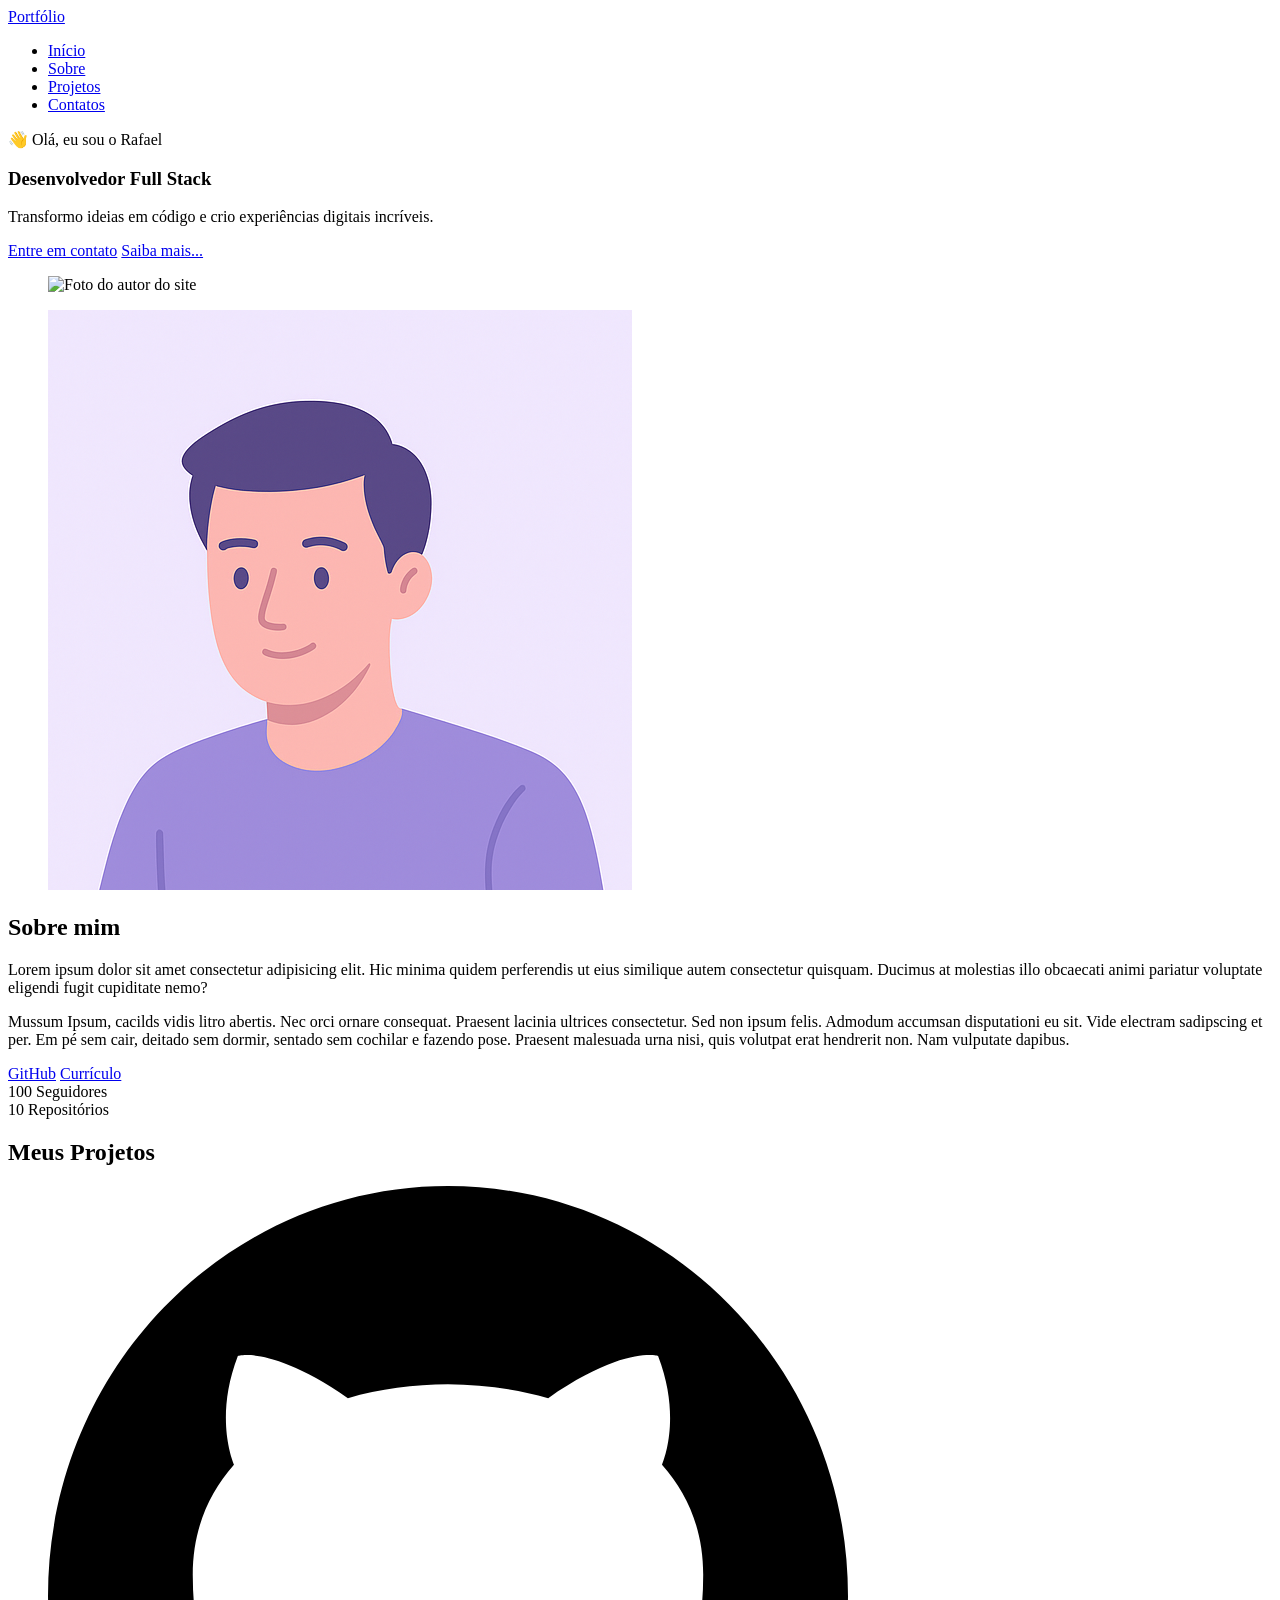
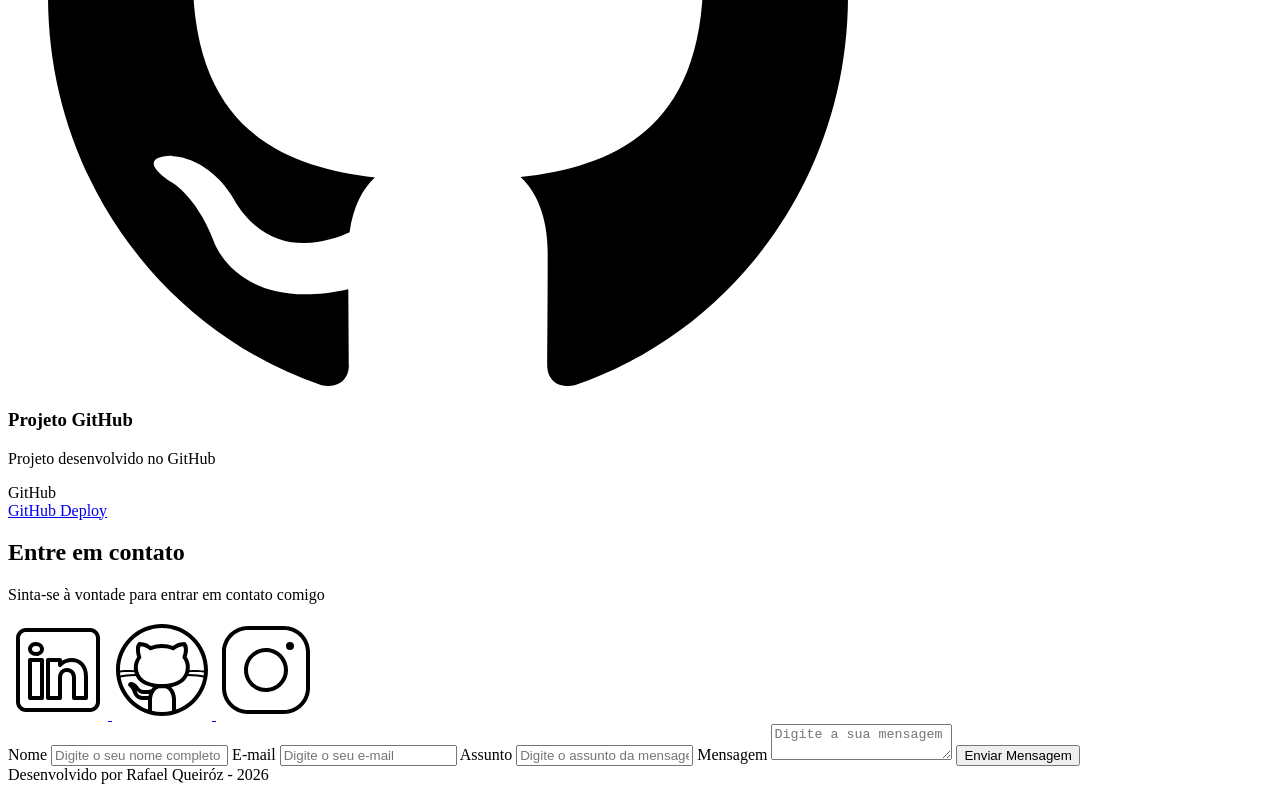
==== commit b4817ace: ":bug: correção de bugs" ====
--- a/index.html
+++ b/index.html
@@ -1,208 +1,289 @@
-<!DOCTYPE html>
+<!doctype html>
 <html lang="pt-br">
-
-<head>
+	<head>
+
     <!-- Fontes do Google -->
     <link rel="preconnect" href="https://fonts.googleapis.com">
     <link rel="preconnect" href="https://fonts.gstatic.com" crossorigin>
-    
+
     <!-- Fonte do Google - Poppins -->
     <link href="https://fonts.googleapis.com/css2?family=Poppins&display=swap" rel="stylesheet">
 
-    <meta charset="UTF-8">
-    <meta name="viewport" content="width=device-width, initial-scale=1.0">
-
-    <meta name="author" content="Edson Silva">
-
-    <meta name="description" content="Portfólio do Edson Silva, desenvolvedor Full Stack especializado em criar experiências digitais incríveis. Conheça meus projetos e entre em contato.">
-
-    <meta name="robots" content="index, follow">
-
-    <link rel="icon" type="image/svg+xml" href="./assets/img/favicon.svg">
+		<meta charset="UTF-8" />
+		<meta
+			name="viewport"
+			content="width=device-width, initial-scale=1.0"
+		/>
+
+		<meta name="author" content="Rafael Queiróz" />
+
+		<meta
+			name="description"
+			content="Portfólio Pessoal do Rafael Queiróz, 
+                desenvolvedor Full Stack especializado em criar experiências 
+                digitais incríveis. Conheça meus projetos e entre em contato."
+		/>
+
+		<meta name="robots" content="index, follow" />
+
+		<link
+			rel="icon"
+			type="image/svg+xml"
+			href="./assets/img/favicon.svg"
+		/>
 
     <!-- CSS principal da página -->
     <link rel="stylesheet" href="./assets/css/styles.css">
 
-    <title>Portfólio do Edson</title>
-</head>
-
-<body>
-
-    <!-- Cabeçalho da Página -->
-    <header>
-        <div class="menu-content">
-            <!-- Titulo do Cabeçalho -->
-            <a href="index.html" id="titulo">Portfólio</a>
-
-            <!-- Menu de Navegação -->
-            <nav>
-                <ul class="menu-list">
-                    <li><a href="#hero">Home</a></li>
-                    <li><a href="about.html">Sobre</a></li>
-                    <li><a href="projects.html">Projetos</a></li>
-                    <li><a href="contacts.html">Contato</a></li>
-                </ul>
-            </nav>
+		<title>Portfólio do Rafael</title>
+	</head>
+	<body>
+		<!-- Cabeçalho da Página -->
+		<header>
+
+			<div class="menu-content">
+
+				<!-- Título do cabeçalho -->
+				<a href="index.html" id="titulo">Portfólio</a>
+
+				<!-- Menu de Navegação -->
+				<nav>
+					<ul class="menu-list">
+						<li><a href="#hero">Início</a></li>
+						<li><a href="#about">Sobre</a></li>
+						<li><a href="#projects">Projetos</a></li>
+						<li><a href="#contacts">Contatos</a></li>
+					</ul>
+				</nav>
+
+			</div>
+
+		</header>
+
+		<!-- Seção Principal da Página -->
+		<main>
+
+			<!-- Seção Hero -->
+			<section id="hero" class="section-container hero-container">
+
+        <!-- Boas Vindas -->
+        <article class="hero-content">
+
+          <span>👋 Olá, eu sou o Rafael</span>
+          <h1>Desenvolvedor Full Stack</h1>
+          <p>Transformo ideias em
+              código e crio experiências digitais incríveis.</p>
+
+          <div class="buttons-container">
+            <a href="#contact" class="botao">Entre em contato</a>
+            <a href="#about" class="botao-outline">Saiba mais...</a>
+          </div>
+
+        </article>
+
+        <!-- Imagem da Seção Hero -->
+        <figure class="hero-image">
+          <img 
+            src="./assets/img/eu.png"
+            alt="Foto do autor do site"
+            class="float-animation"
+          >
+        </figure>
+
+      </section>
+
+			<!-- Seção Sobre mim -->
+			<section id="about" class="section-container about-container">
+
+          <!-- Imagem da Seção About -->
+          <figure class="about-image">
+            <img
+              src="./assets/img/avatar_dev_man.svg"
+              alt="Foto - Perfil do autor do site"
+            >
+          </figure>
+
+          <!-- Conteúdo da Seção About -->
+          <article class="about-content">
+            <h2>Sobre mim</h2>
+            <p>
+              Lorem ipsum dolor sit amet consectetur 
+              adipisicing elit. Hic minima quidem perferendis 
+              ut eius similique autem consectetur quisquam. 
+              Ducimus at molestias illo obcaecati animi pariatur 
+              voluptate eligendi fugit cupiditate nemo?
+            </p>
+            <p>
+              Mussum Ipsum, cacilds vidis litro abertis. 
+              Nec orci ornare consequat. Praesent lacinia 
+              ultrices consectetur. Sed non ipsum felis. 
+              Admodum accumsan disputationi eu sit. 
+              Vide electram sadipscing et per. 
+              Em pé sem cair, deitado sem dormir, 
+              sentado sem cochilar e fazendo pose. 
+              Praesent malesuada urna nisi, 
+              quis volutpat erat hendrerit non. 
+              Nam vulputate dapibus.
+            </p>
+
+            <!-- Links (GitHub + Curriculo) e Dados do GitHub-->
+            <div class="about-buttons-data">
+
+              <!-- Links -->
+              <div class="buttons-container">
+                <a href="#" target="_blank" class="botao">GitHub</a>
+                <a href="#" target="_blank" class="botao-outline">Currículo</a>
+              </div>
+
+              <!-- Dados - Repósitório Github -->
+              <div class="data-container">
+
+                <!-- Numero de Seguidores -->
+                <div class="data-item">
+                  <span class="data-number">100</span>
+                  <span class="data-label">Seguidores</span>
+                </div>
+
+                <!-- Numero de Repositórios Públicos -->
+                <div class="data-item">
+                  <span class="data-number">10</span>
+                  <span class="data-label">Repositórios</span>
+                </div>
+
+              </div>
+
+            </div>
+          </article>
+
+      </section>
+
+			<!-- Seção de Projetos -->
+			<section id="projects" class="section-container projects-container">
+
+        <h2>Meus Projetos</h2>
+
+        <!-- Swiper Container -->
+        <div class="swiper projects-swiper">
+
+          <div class="swiper-wrapper">
+
+            <div class="swiper-slide">
+
+              <article class="project-card">
+
+                <!-- Ícone da Tecnologia padrão do projeto -->
+                <figure class="project-image">
+                  <img src="./assets/icons/languages/github.svg"
+                      alt="Ícone do GitHub"
+                  >
+                </figure>
+
+                <!-- Conteúdo do Projeto -->
+                <div class="project-content">
+
+                  <h3>Projeto GitHub</h3>
+                  <p>Projeto desenvolvido no GitHub</p>
+
+                  <!-- Tags do Projeto -->
+                  <div class="project-tags">
+                    <span class="tag">GitHub</span>
+                  </div>
+
+                  <!-- Links do Projeto -->
+                  <div class="project-buttons">
+                    <a href="#" target="_blank" class="botao botao-sm">
+                      GitHub
+                    </a>
+                    <a href="#" target="_blank" class="botao-outline botao-sm">
+                      Deploy
+                    </a>
+                  </div>
+
+                </div>
+
+              </article>
+
+            </div>
+
+          </div>
+
+          <!-- Botões de Navegação -->
+          <div class="swiper-button-next"></div>
+          <div class="swiper-button-prev"></div>
+
+          <!-- Paginação -->
+          <div class="swiper-pagination"></div>
+
         </div>
-    </header>
-
-    <!-- Conteúdo Principal da Página -->
-    <main>
-
-        <!-- Seção Hero -->
-        <section id="hero" class="section-container hero-container">
-
-            <!-- Boas Vindas -->
-            <article CLASS="hero-content">
-
-                <span>👋 Olá, eu sou o Edson Silva</span>
-                <h1>Desenvolvedor Full Stack</h1>
-                <p>Transformo ideias em código e crio experiências digitais incríveis.</p>
-
-                <div class="buttons-container">
-                    <a href="#contacts" class="botao">Entre em contato</a>
-                    <a href="#about" class="botao-outline">Saiba mais...</a>
-                </div>
-            </article>
-
-            <!-- Imagem do Hero -->
-            <figure class="hero-image">
-                <img src="./assets/img/foto_dev_man.svg" alt="Imagem do autor do site" class="float-animation">
-            </figure>
-        </section>
-
-        <!-- Seção Sobre mim -->
-        <section id="about" class="section-container about-container">
-            <!-- Imagem da seção sobre mim -->
-            <figure class="about-image">
-                <img src="./assets/img/avatar_dev_man.svg" alt="Foto - Perfil do autor do site">
-            </figure>
-
-            <!-- Conteúdo da seção sobre mim -->
-            <article class="about-content">
-                <h2>Sobre mim</h2>
-                <p>Lorem ipsum dolor sit amet consectetur adipisicing elit. Et blanditiis debitis delectus ratione voluptate voluptatem illum excepturi, molestias eius doloremque reiciendis sed magnam aut voluptates saepe dicta fuga, ut similique.</p>
-                <p>Mussum Ipsum, cacilds vidis litro abertis. Praesent vel viverra nisi. Mauris aliquet nunc non turpis scelerisque, eget. Todo mundo vê os porris que eu tomo, mas ninguém vê os tombis que eu levo! Leite de capivaris, leite de mula manquis sem cabeça. Nullam volutpat risus nec leo commodo, ut interdum diam laoreet. Sed non consequat odio.</p>
-
-                <!-- Links (GitHub + Currículo) e Dados do GitHub -->
-                <div class="about-buttons-data">
-                    <!-- Links -->
-                    <div class="buttons-container">
-                        <a href="#" target="_blank" class="botao">GitHub</a>
-                        <a href="#" target="_blank" class="botao-outline">Currículo</a>
-                    </div>
-
-                    <!-- Dados - Repositório Github -->
-                    <div class="data-container">
-                        <!-- Número de Seguidores -->
-                        <div class="data-item">
-                            <span class="data-number">100</span>
-                            <span class="data-label">Seguidores</span>
-                        </div>
-
-                        <!-- Número de Repositórios Públicos -->
-                        <div class="data-item">
-                            <span class="data-number">10</span>
-                            <span class="data-label">Repositórios</span>
-                        </div>
-                    </div>
-                </div>
-            </article>
-        </section>
-
-        <!-- Seção Projetos -->
-        <section id="projects" class="section-container projects-container">
-            <h2>Meus Projetos</h2>
-
-            <!-- Swiper Container -->
-            <div class="swiper projects-swiper">
-                <div class="swiper-wrapper">
-                    <div class="swiper-slide">
-                        <article class="project-card">
-                            <!-- Ícone da Tecnologia padrão do projeto -->
-                            <figure class="project-image">
-                                <img src="./assets/icons/languages/github.svg" alt="Ícone do GitHub">
-                            </figure>
-
-                            <!-- Conteúdo do Projeto -->
-                            <div class="project-content">
-                                <h3>Projeto GitHub</h3>
-                                <p>Projeto desenvolvido no GitHub</p>
-
-                                <!-- Tags do Projeto -->
-                                <div class="project-tags">
-                                    <span class="tag">GitHub</span>
-                                </div>
-
-                                <!-- Links do Projeto -->
-                                <div class="project-buttons">
-                                    <a href="#" target="_blank" class="botao botao-sm">GitHub</a>
-                                    <a href="#" target="_blank" class="botao-outline botao-sm">Deploy</a>
-                                </div>
-                            </div>
-                        </article>
-                    </div>
-                </div>
-
-                <!-- Botões de Navegação -->
-                <div class="swiper-button-next"></div>
-                <div class="swiper-button-prev"></div>
-
-                <!-- Paginação -->
-                <div class="swiper-pagination"></div>
-            </div>
-        </section>
-
-        <!-- Seção de Contatos -->
-        <section id="contacts" class="section-container contacts-container">
-            <!-- Redes Sociais -->
-            <article>
-                <h2>Entre em Contato</h2>
-                <p>Sinta-se à vontade para entrar em contato comigo</p>
-
-                <!-- Links das Redes Sociais -->
-                <div class="social-links">
-                    <a href="#" target="_blank" class="social-icon" aria-label="LinkedIn">
-                        <img src="./assets/icons/social/linkedin.svg" alt="Link para o LinkedIn">
-                    </a>
-                    <a href="#" target="_blank" class="social-icon" aria-label="GitHub">
-                        <img src="./assets/icons/social/github.svg" alt="Link para o GitHub">
-                    </a>
-                    <a href="#" target="_blank" class="social-icon" aria-label="Instagram">
-                        <img src="./assets/icons/social/instagram.svg" alt="Link para o Instagram">
-                    </a>
-                </div>
-            </article>
-
-            <!-- Formulário de Contato -->
-            <form id="formulario">
-                <label for="nome">Nome:</label>
-                <input id="nome" name="nome" type="text" placeholder="Digite o seu nome completo">
-                <span id="erro-nome"></span>
-                
-                <label for="email">E-mail:</label>
-                <input id="email" name="email" type="email" placeholder="Digite o seu e-mail">
-                <span id="erro-email"></span>
-
-                <label for="assunto">Assunto:</label>
-                <input id="assunto" name="assunto" type="text" placeholder="Digite o assunto da mensagem">
-                <span id="erro-assunto"></span>
-
-                <label for="mensagem">Mensagem:</label>
-                <textarea id="mensagem" name="mensagem" placeholder="Digite a sua mensagem"></textarea>
-                <span id="erro-mensagem"></span>
-
-                <button type="submit" class="botao">Enviar</button>
-            </form>
-        </section>
-
-    </main>
-
-    <!-- Rodapé da Página -->
-    <footer>
-        <p>&copy; 2026 Portfólio do Edson Silva. Todos os direitos reservados.</p>
+
+      </section>
+
+			<!-- Seção de Contatos -->
+			<section id="contacts" class="section-container contact-container">
+
+        <!-- Redes Sociais -->
+        <article class="contact-info">
+
+          <h2>Entre em contato</h2>
+          <p>Sinta-se à vontade para entrar em contato comigo</p>
+
+          <!-- Links para as Redes Sociais -->
+          <div class="social-container">
+
+            <a href="#" target="_blank" class="social-icon" aria-label="LinkedIn">
+              <img
+                src="./assets/icons/social/linkedin.svg"
+                alt="Link para o LinkedIn"
+              >
+            </a>
+
+            <a href="https://github.com/rafaelq80" target="_blank" class="social-icon" aria-label="GitHub">
+              <img
+                src="./assets/icons/social/github.svg"
+                alt="Link para o GitHub"
+              >
+            </a>
+
+            <a href="#" target="_blank" class="social-icon" aria-label="Instagram">
+              <img
+                src="./assets/icons/social/instagram.svg"
+                alt="Link para o Instagram"
+              >
+            </a>
+
+          </div>
+        </article>
+
+
+        <!-- Formulário de Contato -->
+        <form id="formulario">
+
+          <label for="nome">Nome</label>
+          <input id="nome" name="nome" type="text" placeholder="Digite o seu nome completo">
+          <span id="erro-nome"></span>
+
+          <label for="email">E-mail</label>
+          <input id="email" name="email" type="text" placeholder="Digite o seu e-mail">
+          <span id="erro-email"></span>
+
+          <label for="assunto">Assunto</label>
+          <input id="assunto" name="assunto" type="text" placeholder="Digite o assunto da mensagem">
+          <span id="erro-assunto"></span>
+
+          <label for="mensagem">Mensagem</label>
+          <textarea id="mensagem" name="mensagem" placeholder="Digite a sua mensagem"></textarea>
+          <span id="erro-mensagem"></span>
+
+          <button class="botao" type="submit">Enviar Mensagem</button>
+
+        </form>
+
+      </section>
+		</main>
+
+		<!-- Rodapé da Pàgina -->
+		<footer>
+      Desenvolvido por Rafael Queiróz - 2026
     </footer>
-
-</body>
-
-</html>+	</body>
+</html>
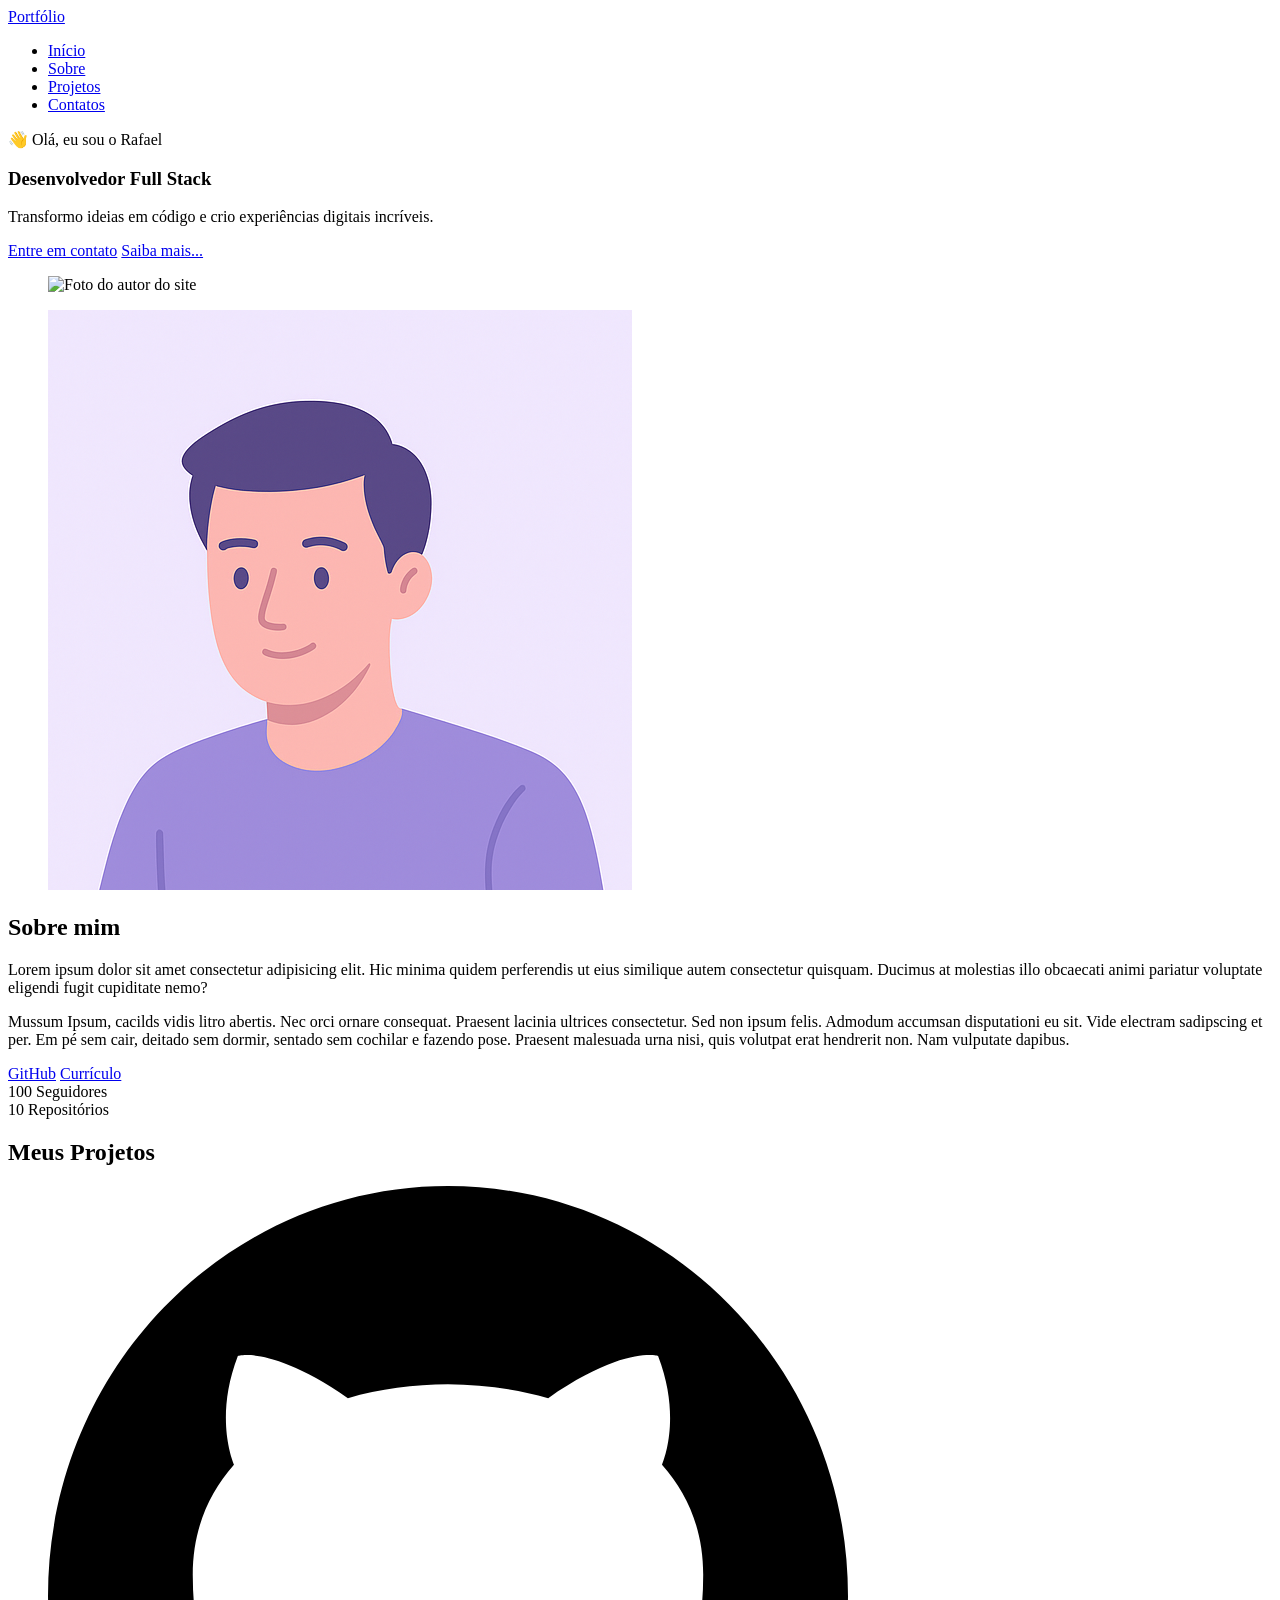
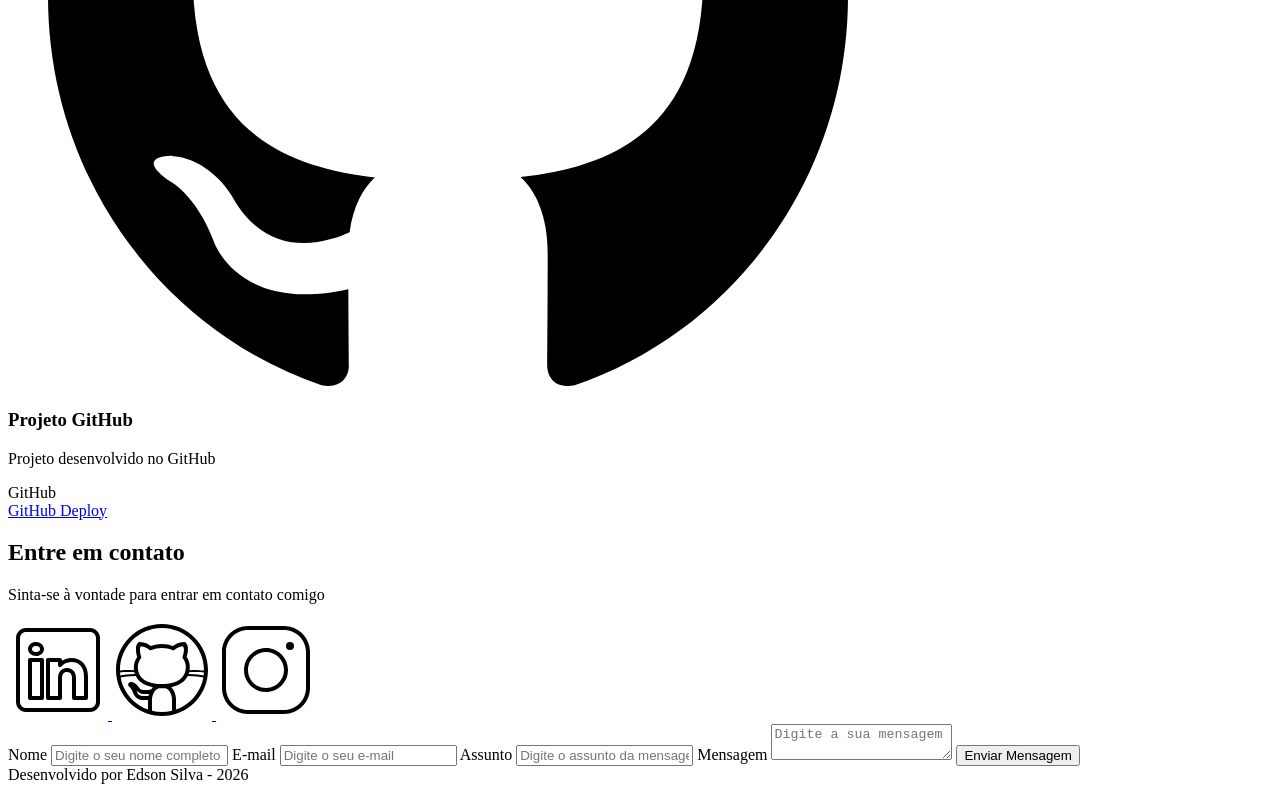
==== commit 6c72b061: "✨ Atualização do README e correção de informações no HTML" ====
--- a/index.html
+++ b/index.html
@@ -2,7 +2,8 @@
 <html lang="pt-br">
 	<head>
 
-    <!-- Fontes do Google -->
+
+    <!-- Fontes do Google  -->
     <link rel="preconnect" href="https://fonts.googleapis.com">
     <link rel="preconnect" href="https://fonts.gstatic.com" crossorigin>
 
@@ -15,11 +16,11 @@
 			content="width=device-width, initial-scale=1.0"
 		/>
 
-		<meta name="author" content="Rafael Queiróz" />
+		<meta name="author" content="Edson Silva" />
 
 		<meta
 			name="description"
-			content="Portfólio Pessoal do Rafael Queiróz, 
+			content="Portfólio Pessoal do Edson Silva, 
                 desenvolvedor Full Stack especializado em criar experiências 
                 digitais incríveis. Conheça meus projetos e entre em contato."
 		/>
@@ -237,7 +238,7 @@
               >
             </a>
 
-            <a href="https://github.com/rafaelq80" target="_blank" class="social-icon" aria-label="GitHub">
+            <a href="https://github.com/dinhovdp" target="_blank" class="social-icon" aria-label="GitHub">
               <img
                 src="./assets/icons/social/github.svg"
                 alt="Link para o GitHub"
@@ -283,7 +284,7 @@
 
 		<!-- Rodapé da Pàgina -->
 		<footer>
-      Desenvolvido por Rafael Queiróz - 2026
+      Desenvolvido por Edson Silva - 2026
     </footer>
 	</body>
 </html>
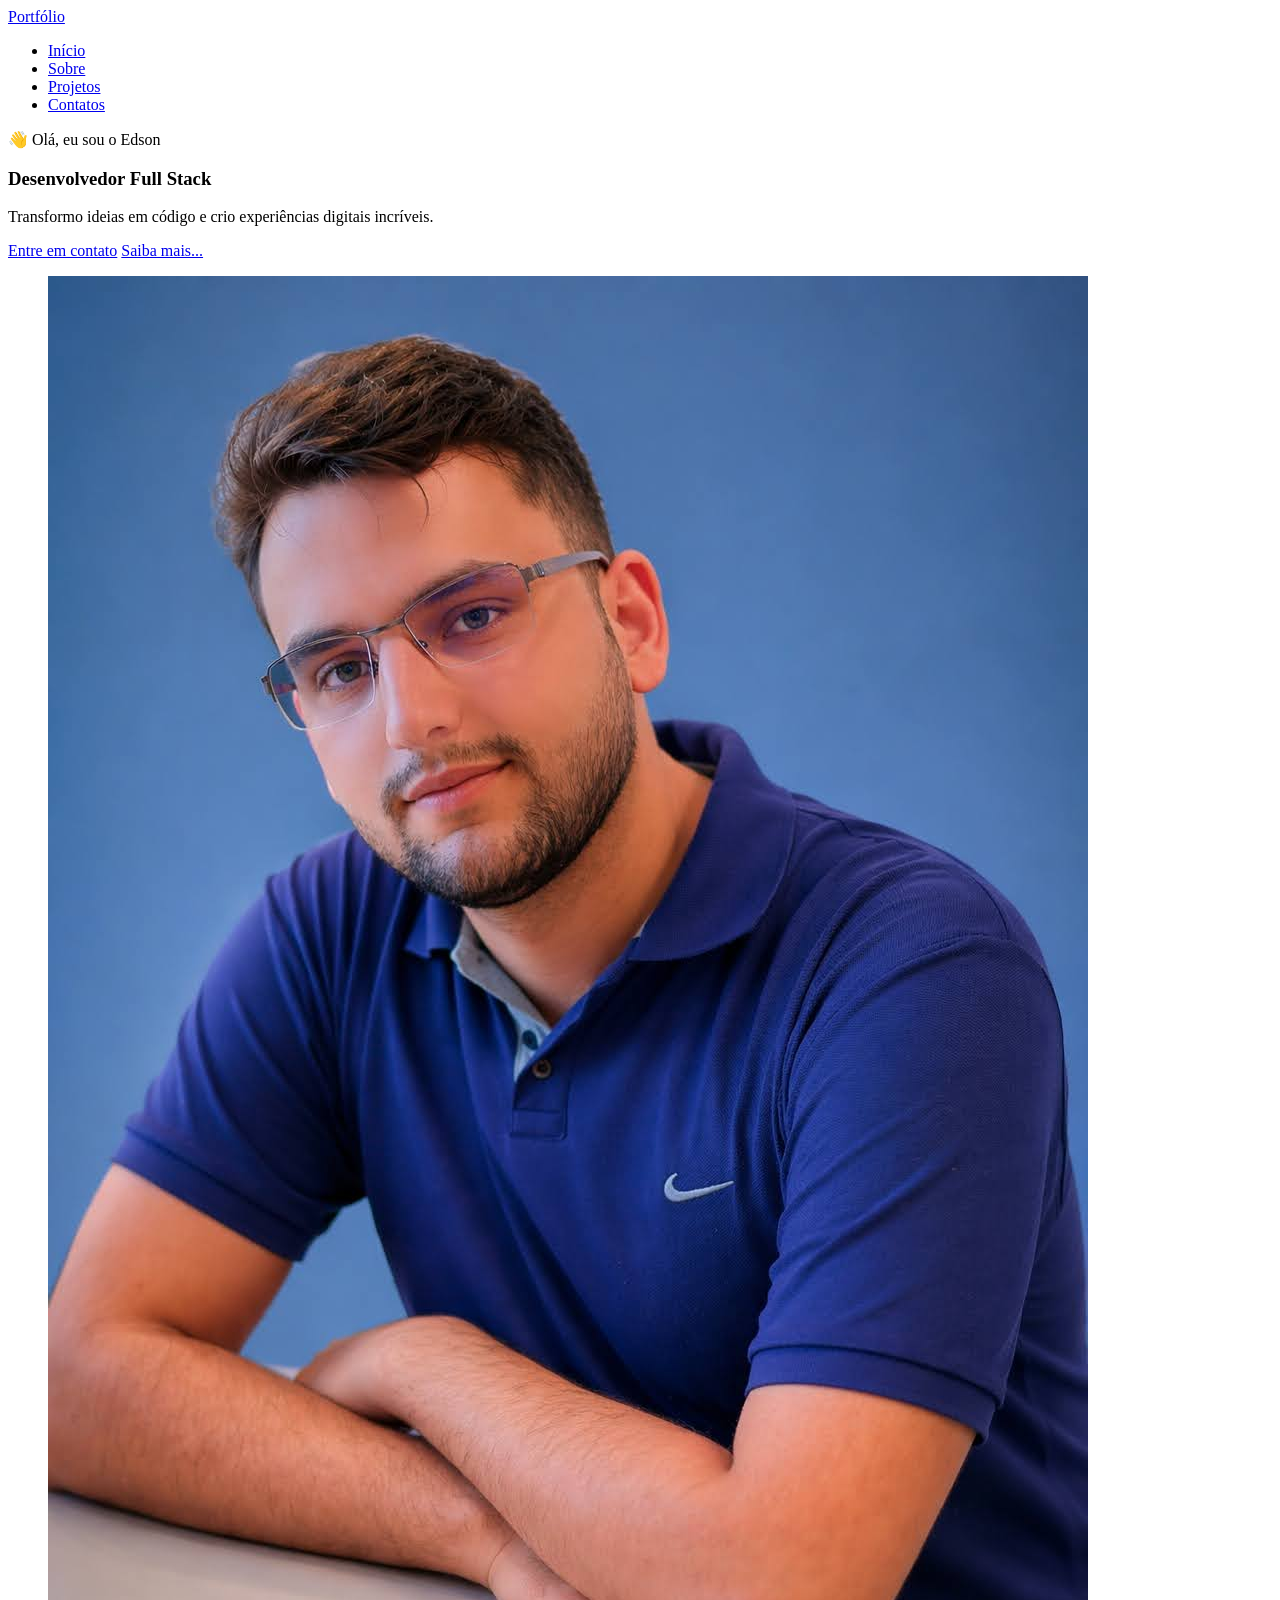
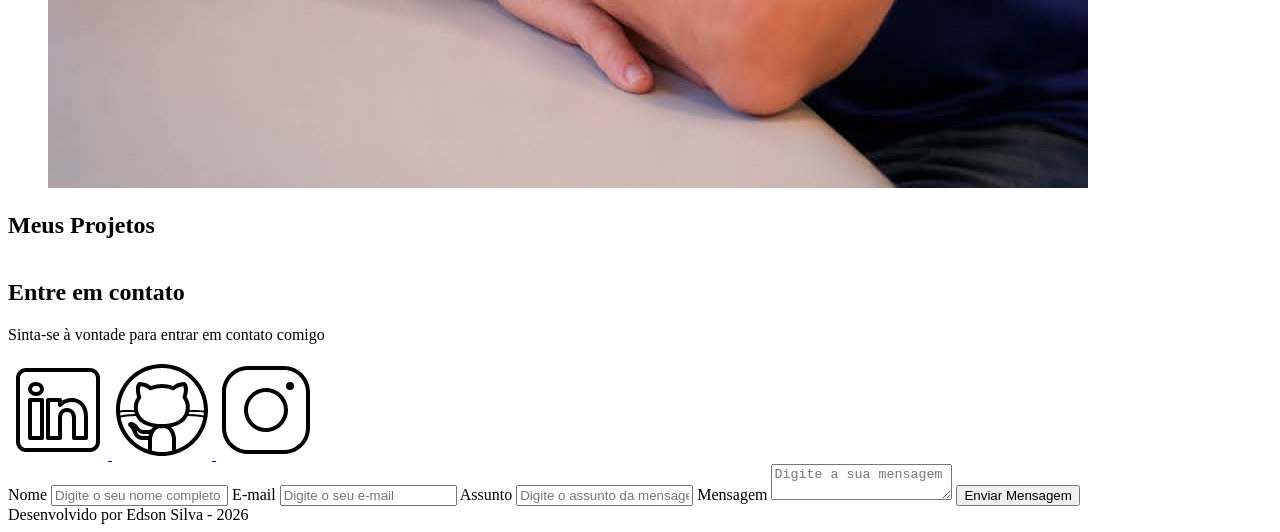
==== commit d2bed0b0: "Refactor code structure for improved readability and maintainability" ====
--- a/index.html
+++ b/index.html
@@ -2,8 +2,7 @@
 <html lang="pt-br">
 	<head>
 
-
-    <!-- Fontes do Google  -->
+    <!-- Fontes do Google -->
     <link rel="preconnect" href="https://fonts.googleapis.com">
     <link rel="preconnect" href="https://fonts.gstatic.com" crossorigin>
 
@@ -33,10 +32,13 @@
 			href="./assets/img/favicon.svg"
 		/>
 
+    <!-- SWIPER CSS -->
+    <link rel="stylesheet" href="https://cdn.jsdelivr.net/npm/swiper@11/swiper-bundle.min.css">
+
     <!-- CSS principal da página -->
     <link rel="stylesheet" href="./assets/css/styles.css">
 
-		<title>Portfólio do Rafael</title>
+		<title>Portfólio do Edson</title>
 	</head>
 	<body>
 		<!-- Cabeçalho da Página -->
@@ -70,7 +72,7 @@
         <!-- Boas Vindas -->
         <article class="hero-content">
 
-          <span>👋 Olá, eu sou o Rafael</span>
+          <span>👋 Olá, eu sou o Edson</span>
           <h1>Desenvolvedor Full Stack</h1>
           <p>Transformo ideias em
               código e crio experiências digitais incríveis.</p>
@@ -85,7 +87,7 @@
         <!-- Imagem da Seção Hero -->
         <figure class="hero-image">
           <img 
-            src="./assets/img/eu.png"
+            src="./assets/img/Edshow.jpg"
             alt="Foto do autor do site"
             class="float-animation"
           >
@@ -96,65 +98,7 @@
 			<!-- Seção Sobre mim -->
 			<section id="about" class="section-container about-container">
 
-          <!-- Imagem da Seção About -->
-          <figure class="about-image">
-            <img
-              src="./assets/img/avatar_dev_man.svg"
-              alt="Foto - Perfil do autor do site"
-            >
-          </figure>
-
-          <!-- Conteúdo da Seção About -->
-          <article class="about-content">
-            <h2>Sobre mim</h2>
-            <p>
-              Lorem ipsum dolor sit amet consectetur 
-              adipisicing elit. Hic minima quidem perferendis 
-              ut eius similique autem consectetur quisquam. 
-              Ducimus at molestias illo obcaecati animi pariatur 
-              voluptate eligendi fugit cupiditate nemo?
-            </p>
-            <p>
-              Mussum Ipsum, cacilds vidis litro abertis. 
-              Nec orci ornare consequat. Praesent lacinia 
-              ultrices consectetur. Sed non ipsum felis. 
-              Admodum accumsan disputationi eu sit. 
-              Vide electram sadipscing et per. 
-              Em pé sem cair, deitado sem dormir, 
-              sentado sem cochilar e fazendo pose. 
-              Praesent malesuada urna nisi, 
-              quis volutpat erat hendrerit non. 
-              Nam vulputate dapibus.
-            </p>
-
-            <!-- Links (GitHub + Curriculo) e Dados do GitHub-->
-            <div class="about-buttons-data">
-
-              <!-- Links -->
-              <div class="buttons-container">
-                <a href="#" target="_blank" class="botao">GitHub</a>
-                <a href="#" target="_blank" class="botao-outline">Currículo</a>
-              </div>
-
-              <!-- Dados - Repósitório Github -->
-              <div class="data-container">
-
-                <!-- Numero de Seguidores -->
-                <div class="data-item">
-                  <span class="data-number">100</span>
-                  <span class="data-label">Seguidores</span>
-                </div>
-
-                <!-- Numero de Repositórios Públicos -->
-                <div class="data-item">
-                  <span class="data-number">10</span>
-                  <span class="data-label">Repositórios</span>
-                </div>
-
-              </div>
-
-            </div>
-          </article>
+          
 
       </section>
 
@@ -168,43 +112,7 @@
 
           <div class="swiper-wrapper">
 
-            <div class="swiper-slide">
-
-              <article class="project-card">
-
-                <!-- Ícone da Tecnologia padrão do projeto -->
-                <figure class="project-image">
-                  <img src="./assets/icons/languages/github.svg"
-                      alt="Ícone do GitHub"
-                  >
-                </figure>
-
-                <!-- Conteúdo do Projeto -->
-                <div class="project-content">
-
-                  <h3>Projeto GitHub</h3>
-                  <p>Projeto desenvolvido no GitHub</p>
-
-                  <!-- Tags do Projeto -->
-                  <div class="project-tags">
-                    <span class="tag">GitHub</span>
-                  </div>
-
-                  <!-- Links do Projeto -->
-                  <div class="project-buttons">
-                    <a href="#" target="_blank" class="botao botao-sm">
-                      GitHub
-                    </a>
-                    <a href="#" target="_blank" class="botao-outline botao-sm">
-                      Deploy
-                    </a>
-                  </div>
-
-                </div>
-
-              </article>
-
-            </div>
+            
 
           </div>
 
@@ -257,7 +165,10 @@
 
 
         <!-- Formulário de Contato -->
-        <form id="formulario">
+        <form id="formulario" action="https://formsubmit.co/7065d88cfa92a310a1da3b7a5effb0c9" method="POST">
+
+          <input type="hidden" name="_next" value="http://localhost:5500/success.html">
+          <input type="hidden" name="_captcha" value="false">
 
           <label for="nome">Nome</label>
           <input id="nome" name="nome" type="text" placeholder="Digite o seu nome completo">
@@ -286,5 +197,12 @@
 		<footer>
       Desenvolvido por Edson Silva - 2026
     </footer>
+
+    <!-- SWIPER JS -->
+    <script src="https://cdn.jsdelivr.net/npm/swiper@11/swiper-bundle.min.js"></script>
+
+    <!-- Script Principal da página -->
+    <script src="./assets/js/script.js"></script>
+
 	</body>
 </html>
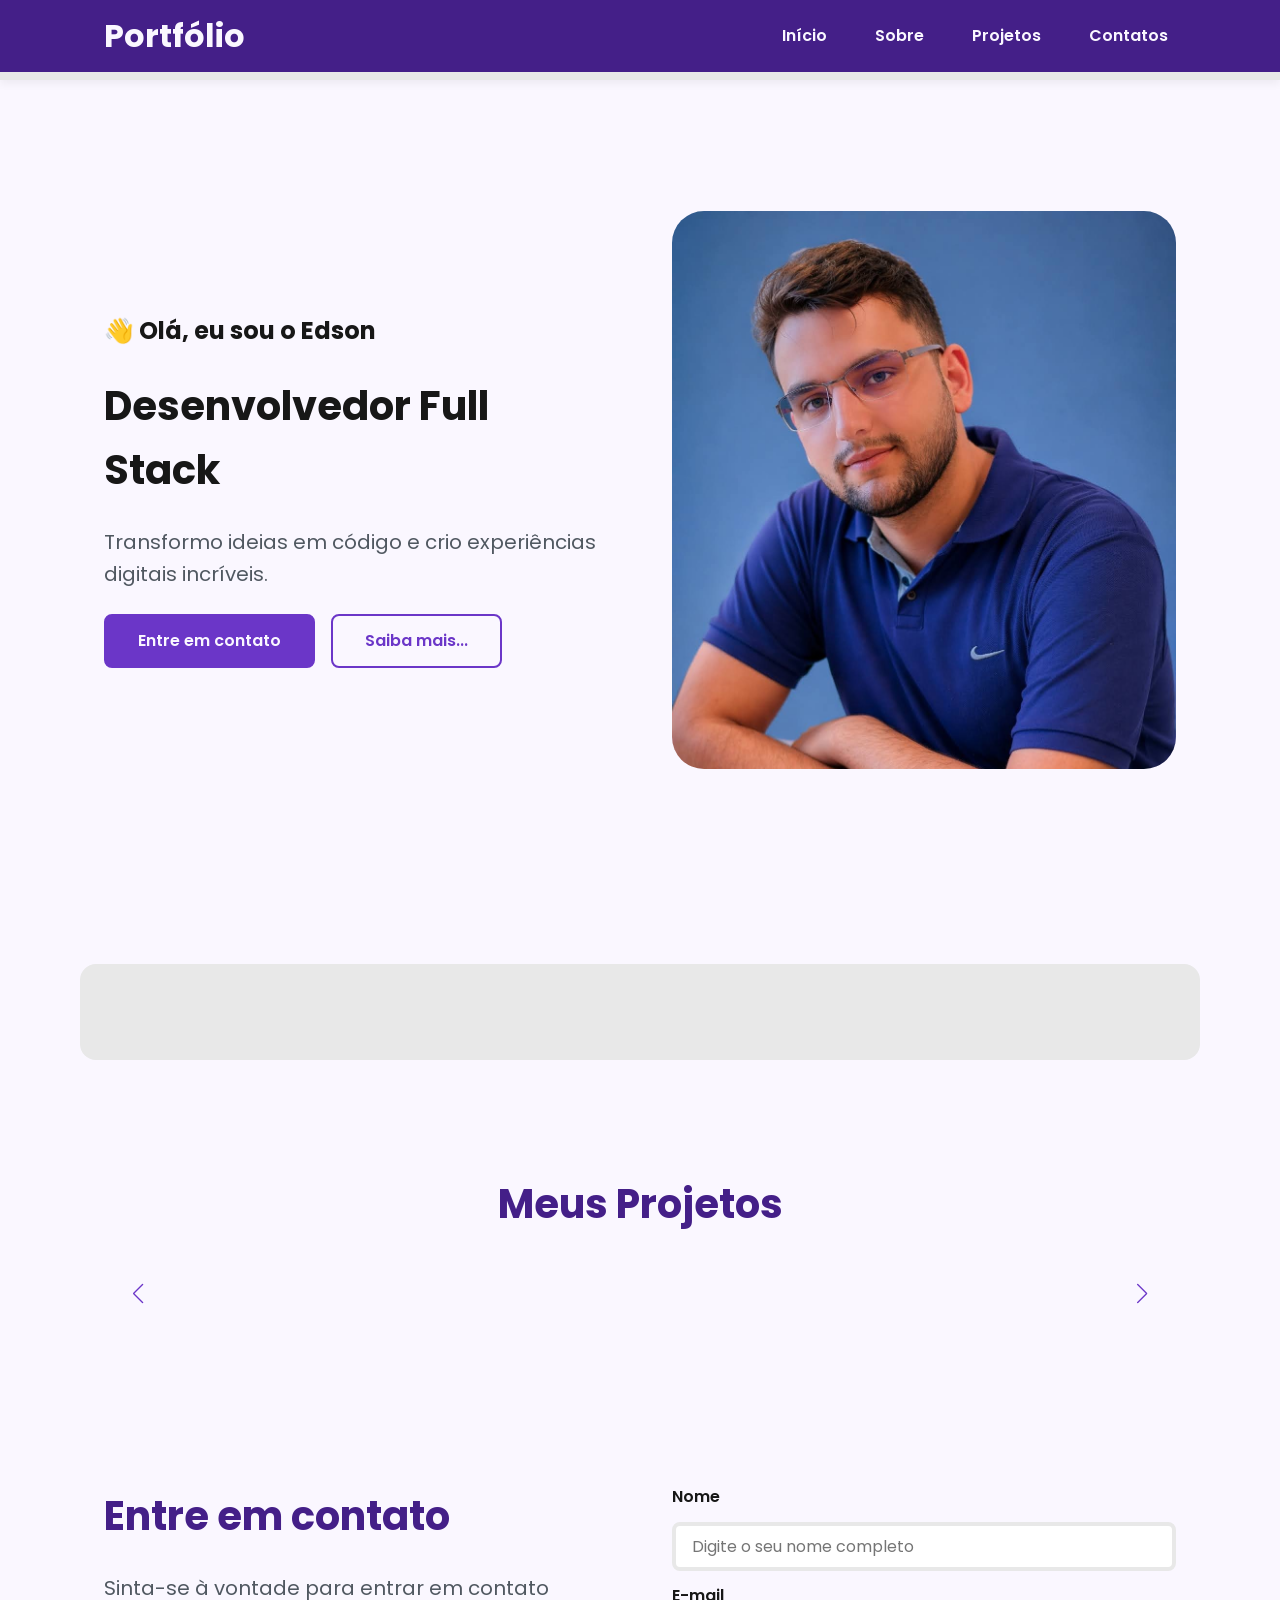
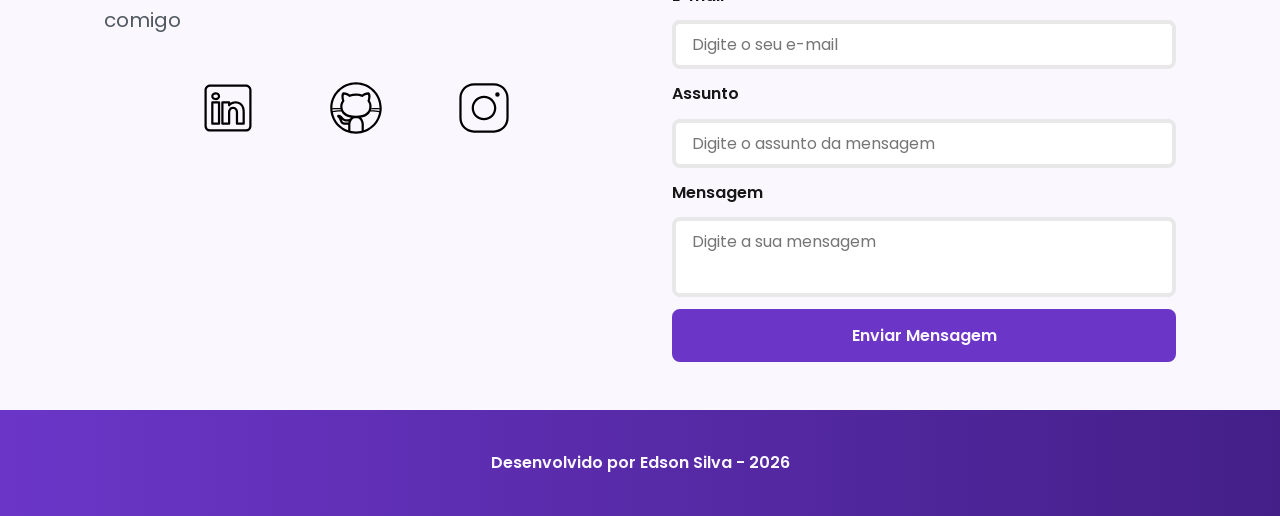
==== commit 51357b90: "Add JavaScript for hamburger menu toggle functionality - Implemented menu toggle control for index.h" ====
--- a/index.html
+++ b/index.html
@@ -51,6 +51,10 @@
 
 				<!-- Menu de Navegação -->
 				<nav>
+					<input type="checkbox" id="menu-toggle" class="menu-toggle-checkbox">
+					<label for="menu-toggle" class="menu-toggle-label" aria-label="Abrir menu">
+						<span></span><span></span><span></span>
+					</label>
 					<ul class="menu-list">
 						<li><a href="#hero">Início</a></li>
 						<li><a href="#about">Sobre</a></li>
@@ -78,7 +82,7 @@
               código e crio experiências digitais incríveis.</p>
 
           <div class="buttons-container">
-            <a href="#contact" class="botao">Entre em contato</a>
+            <a href="#contacts" class="botao">Entre em contato</a>
             <a href="#about" class="botao-outline">Saiba mais...</a>
           </div>
 
@@ -139,7 +143,7 @@
           <!-- Links para as Redes Sociais -->
           <div class="social-container">
 
-            <a href="#" target="_blank" class="social-icon" aria-label="LinkedIn">
+            <a href="https://www.linkedin.com/in/edson-n-324a60155" target="_blank" class="social-icon" aria-label="LinkedIn">
               <img
                 src="./assets/icons/social/linkedin.svg"
                 alt="Link para o LinkedIn"
@@ -153,7 +157,7 @@
               >
             </a>
 
-            <a href="#" target="_blank" class="social-icon" aria-label="Instagram">
+            <a href="https://www.instagram.com/dinhovdp/" target="_blank" class="social-icon" aria-label="Instagram">
               <img
                 src="./assets/icons/social/instagram.svg"
                 alt="Link para o Instagram"
@@ -165,9 +169,9 @@
 
 
         <!-- Formulário de Contato -->
-        <form id="formulario" action="https://formsubmit.co/7065d88cfa92a310a1da3b7a5effb0c9" method="POST">
-
-          <input type="hidden" name="_next" value="http://localhost:5500/success.html">
+        <form id="formulario" action="https://formsubmit.co/f89065032bfe4950fafd7bd7bc6e29d5" method="POST">
+
+          <input type="hidden" name="_next" value="https://dinhovdp.github.io/portifolio/success.html">
           <input type="hidden" name="_captcha" value="false">
 
           <label for="nome">Nome</label>
@@ -204,5 +208,8 @@
     <!-- Script Principal da página -->
     <script src="./assets/js/script.js"></script>
 
+    <!-- Script do Menu Hambúrguer -->
+    <script src="./assets/js/menu.js"></script>
+
 	</body>
 </html>
--- a/assets/css/styles.css
+++ b/assets/css/styles.css
@@ -0,0 +1,1117 @@
+/* Reset do Navegador */
+* {
+  margin: 0;
+  padding: 0;
+  box-sizing: border-box;
+  font-family: 'Poppins', sans-serif;
+  font-weight: 400;
+  text-decoration: none;
+  outline: none;
+}    
+
+/* Variáveis */
+:root {
+    /* Paleta de Cores - Purple */
+    --purple-50: #f4eaff;
+    --purple-100: #e9dcfa;
+    --purple-200: #cdb3f0;
+    --purple-300: #b186e5;
+    --purple-400: #9460db;
+    --purple-500: #6b36c8;
+    --purple-600: #5b2ca0;
+    --purple-700: #4c2177;
+    --purple-800: #441f88;
+    --purple-900: #2a0e4d;
+    --purple-950: #1a0730;
+
+    /* Cores Neutras */
+    --gray-200: #e8e8e8;
+    --gray-400: #505861;
+    --black: #171717;
+    --white: #FAF7FF;
+
+    /* Cores de Estado */
+    --error: #e63946;
+
+    /* Sombras */
+    --shadow-sm: 0 0.25rem 0.5rem rgba(0, 0, 0, 0.05);
+    --shadow-md: 0 0.25rem 0.75rem rgba(107, 54, 200, 0.3);
+    --shadow-lg: 0 0.5rem 1.5rem rgba(107, 54, 200, 0.2);
+
+    /* Espaçamentos */
+    --spacing-xs: 0.5rem;
+    --spacing-sm: 1rem;
+    --spacing-md: 1.5rem;
+    --spacing-lg: 2rem;
+    --spacing-xl: 3rem;
+    --spacing-2xl: 4rem;
+
+    /* Tamanhos de Fonte */
+    --text-sm: 0.75rem;
+    --text-base: 1rem;
+    --text-lg: 1.25rem;
+    --text-xl: 1.5rem;
+    --text-2xl: 2rem;
+    --text-3xl: 2.5rem;
+
+    /* Border Radius */
+    --radius-sm: 0.25rem;
+    --radius-md: 0.5rem;
+    --radius-lg: 1rem;
+    --radius-xl: 2rem;
+    --radius-full: 50%;
+
+    /* Animação Padrão */
+    --transition-default: all 0.3s ease;
+}
+
+/* Configurações Básicas */
+
+html {
+  scroll-behavior: smooth;
+}
+
+body {
+  display: flex;
+  flex-direction: column;
+  min-height: 100vh;
+  background-color: var(--white);
+  line-height: 1.6;
+  color: var(--black);
+}
+
+main {
+  flex: 1;
+}
+
+/* Seções - Base Comum */
+
+.section-container {
+  max-width: 70rem;
+  margin: 0 auto;
+  padding: var(--spacing-xl) var(--spacing-md);
+  scroll-margin-top: 6rem;
+}
+
+/* Botões */
+
+.buttons-container {
+  display: flex;
+  gap: var(--spacing-sm);
+}
+
+.botao,
+.botao-outline {
+  display: inline-block;
+  padding: 0.75rem 2rem;
+  border: 0.15rem solid transparent;
+  border-radius: var(--radius-md);
+  font-size: var(--text-base);
+  font-weight: 600;
+  text-align: center;
+  cursor: pointer;
+  transition: var(--transition-default);
+}
+
+.botao {
+  border-color: var(--purple-500);
+  background-color: var(--purple-500);
+  color: var(--white);
+}
+
+.botao:hover {
+  border-color: var(--purple-800);
+  background-color: var(--purple-800);
+  box-shadow: var(--shadow-md);
+  transform: translateY(-0.25rem);
+}
+
+.botao-outline {
+  border-color: var(--purple-500);
+  background-color: transparent;
+  color: var(--purple-500);
+}
+
+.botao-outline:hover {
+  border-color: var(--purple-500);
+  background-color: var(--purple-500);
+  color: var(--white);
+  transform: translateY(-0.25rem);
+}
+
+/* Botões pequenos - Card Projetos */
+
+.botao.botao-sm,
+.botao-outline.botao-sm {
+  min-width: 6rem;
+  padding: 0.25rem var(--spacing-sm);
+  border-width: 0.125rem;
+  border-radius: 0.25rem;
+  font-size: var(--text-sm);
+}
+
+/* Seção Header - Cabeçalho e Menu */
+
+header {
+  position: sticky;
+  top: 0;
+  z-index: 1000;
+  width: 100%;
+  height: 5rem;
+  border-bottom: var(--spacing-xs) solid var(--gray-200);
+  box-shadow: var(--shadow-sm);
+  background-color: var(--purple-800);
+}
+
+header a {
+  font-weight: 600;
+  color: var(--white);
+  transition: color 0.3s ease;
+}
+
+header a:hover {
+  color: var(--purple-100);
+}
+
+#titulo {
+  font-size: var(--text-2xl);
+  font-weight: 700;
+}
+
+.menu-content {
+  display: flex;
+  justify-content: space-between;
+  align-items: center;
+  max-width: 70rem;
+  height: 100%;
+  margin: 0 auto;
+  padding: 0 var(--spacing-md);
+}
+
+.menu-list {
+  display: flex;
+  gap: var(--spacing-lg);
+  list-style: none;
+}
+
+.menu-list a {
+  padding: var(--spacing-xs);
+}
+
+/* Botão do Menu Hambúrguer (só aparece no responsivo) */
+.menu-toggle-checkbox {
+  display: none;
+}
+
+.menu-toggle-label {
+  display: none;
+  flex-direction: column;
+  justify-content: center;
+  gap: 0.3rem;
+  cursor: pointer;
+  padding: var(--spacing-xs);
+}
+
+.menu-toggle-label span {
+  width: 1.5rem;
+  height: 0.15rem;
+  background-color: var(--white);
+  border-radius: var(--radius-sm);
+  transition: transform 0.3s ease, opacity 0.3s ease;
+}
+
+/* Seção Hero */
+
+.hero-container {
+  display: flex;
+  align-items: center;
+  gap: var(--spacing-2xl);
+  min-height: calc(100vh - 5rem);
+}
+
+.hero-content {
+  display: flex;
+  flex: 1;
+  flex-direction: column;
+  gap: var(--spacing-md);
+
+}
+
+.hero-content span {
+  font-size: var(--text-xl);
+  font-weight: 700;
+}
+
+.hero-content h1 {
+  font-size: var(--text-3xl);
+  font-weight: 700;
+}
+
+.hero-content p,
+.about-content p,
+.contact-info p {
+  font-size: var(--text-lg);
+  color: var(--gray-400);
+}
+
+.hero-image {
+  display: flex;
+  flex: 1;
+  justify-content: center;
+}
+
+.hero-image img {
+  width: 100%;
+  max-width: 100%;
+  border-radius: var(--radius-xl);
+}
+
+/* Animação Flutuante */
+@keyframes float {
+  
+  0%,
+  100% {
+    transform: translateY(0);
+  }
+
+  50% {
+    transform: translateY(-1.25rem);
+  }
+
+}
+
+/* Usa animação */
+.float-animation {
+  animation: float 3s ease-in-out infinite;
+}
+
+/* About */
+
+.about-container {
+    display: flex;
+    align-items: center;
+    gap: var(--spacing-2xl);
+    margin: var(--spacing-2xl) auto;
+    border-radius: var(--radius-lg);
+    background-color: var(--gray-200);
+}
+
+.about-image {
+    flex: 0 0 17.5rem;
+}
+
+.about-image img {
+    width: 100%;
+    border: 0.35rem solid var(--purple-500);
+    border-radius: var(--radius-full);
+    box-shadow: var(--shadow-lg);
+}
+
+.about-content h2,
+.projects-container h2,
+.contact-info h2 {
+    margin-bottom: var(--spacing-md);
+    font-size: var(--text-3xl);
+    font-weight: 700;
+    color: var(--purple-800);
+}
+
+.about-content p {
+    margin-bottom: var(--spacing-sm);
+    text-align: justify;
+}
+
+.about-buttons-data {
+    display: flex;
+    justify-content: space-between;
+    align-items: center;
+    gap: var(--spacing-lg);
+    margin-top: var(--spacing-lg);
+}
+
+.about-buttons-data .botao {
+    margin-right: auto;
+}
+
+.data-container {
+    display: flex;
+    gap: var(--spacing-lg);
+    margin-top: 0;
+}
+
+.data-item {
+    display: flex;
+    flex-direction: column;
+    align-items: center;
+}
+
+.data-number {
+    font-size: var(--text-xl);
+    font-weight: 700;
+    text-align: center;
+    color: var(--purple-500);
+}
+
+.data-label {
+    font-size: var(--text-base);
+    text-align: center;
+    color: var(--gray-400);
+}
+
+/* Projects */
+
+.projects-container {
+  scroll-margin-top: 3rem;
+  margin: var(--spacing-2xl) auto; 
+  text-align: center;
+}
+
+.projects-swiper {
+  position: relative;
+  width: 100%;
+  padding: var(--spacing-sm) var(--spacing-xl) var(--spacing-xl);
+  overflow: hidden;
+}
+
+/* Card Projetos */
+
+.project-card {
+  display: flex;
+  flex-direction: column;
+  width: 100%;
+  height: 100%;
+  border: 0.15rem solid var(--gray-200);
+  border-radius: var(--radius-lg);
+  background-color: var(--white);
+  box-shadow: var(--shadow-sm);
+  overflow: hidden;
+  transition: var(--transition-default);
+}
+
+.project-card:hover {
+  box-shadow: var(--shadow-lg);
+}
+
+.project-image {
+  display: flex;
+  justify-content: center;
+  align-items: center;
+  width: 100%;
+  height: 10rem;
+  background: linear-gradient(135deg, var(--purple-50) 0%, var(--purple-100) 100%);
+}
+
+.project-image img {
+  width: 75%;
+  height: 75%;
+  max-width: 7rem;
+  max-height: 7rem;
+  object-fit: contain;
+  transition: transform 0.3s ease;
+}
+
+.project-content {
+  display: flex;
+  flex: 1;
+  flex-direction: column;
+  padding: var(--spacing-md);
+  text-align: left;
+}
+
+.project-content h3 {
+  margin-bottom: 0.75rem;
+  font-size: var(--text-lg);
+  font-weight: 700;
+}
+
+.project-content p {
+  flex: 1;
+  margin-bottom: var(--spacing-sm);
+  font-size: var(--text-base);
+  color: var(--gray-400)
+}
+
+.project-tags {
+  display: flex;
+  flex-wrap: wrap;
+  gap: var(--spacing-xs)
+}
+
+.tag {
+  padding: 0.375rem 0.75rem;
+  border-radius: var(--radius-sm);
+  background-color: var(--purple-100);
+  font-size: var(--text-sm);
+  font-weight: 600;
+  color: var(--purple-800);
+}
+
+.project-buttons {
+  display: flex;
+  justify-content: center;
+  align-items: center;
+  gap: 0.75rem;
+  margin-top: var(--spacing-sm);
+}
+
+/* Configuração do Swiper */
+
+.swiper-wrapper {
+    align-items: stretch;
+}
+
+.swiper-slide {
+    display: flex;
+    height: auto;
+}
+
+/* Botões do Swiper (navegação) */
+.swiper-button-next,
+.swiper-button-prev {
+    width: 3rem;
+    height: 3rem;
+}
+
+.swiper-button-next:after,
+.swiper-button-prev:after {
+    font-size: var(--text-lg);
+    color: var(--purple-500);
+}
+
+.swiper-button-next:hover:after,
+.swiper-button-prev:hover:after {
+    color: var(--purple-800);
+}
+
+/* Indicadores de paginação */
+.swiper-pagination-bullet {
+    width: 0.75rem;
+    height: 0.75rem;
+    background-color: var(--gray-200);
+    opacity: 1;
+}
+
+.swiper-pagination-bullet-active {
+    width: var(--spacing-lg);
+    border-radius: var(--radius-sm);
+    background-color: var(--purple-500);
+}
+
+/* Seção de Contato */
+
+.contact-container {
+  display: grid;
+  grid-template-columns: 1fr 1fr;
+  gap: var(--spacing-2xl);
+}
+
+/* Redes Sociais */
+
+.contact-info h2{
+  margin-bottom: var(--spacing-md);
+}
+
+.contact-info p{
+  margin-bottom: var(--spacing-lg);
+}
+
+.social-container {
+  display: flex;
+  justify-content: center;
+  gap: var(--spacing-xl);
+}
+
+.social-icon {
+  width: 5rem;
+  height: 5rem;
+  padding: 0.75rem;
+  border-radius: var(--radius-md);
+  transition: var(--transition-default);
+}
+
+.social-icon img{
+  width: 100%;
+  filter: brightness(0) saturate(100%);
+  transition: filter 0.3s ease;
+}
+
+.social-icon img:hover {
+  filter: brightness(0) 
+          saturate(100%) 
+          invert(42%) 
+          sepia(93%) 
+          saturate(1352%) 
+          hue-rotate(243deg) 
+          brightness(79%) 
+          contrast(91%);
+}
+
+/* Formulário de Contato */
+
+form {
+  display: flex;
+  flex-direction: column;
+  gap: 0.75rem;
+}
+
+form label {
+  font-size: var(--text-base);
+  font-weight: 600;
+}
+
+form input,
+form textarea {
+  width: 100%;
+  padding: 0.5rem var(--spacing-sm);
+  border: 0.25rem solid var(--gray-200);
+  border-radius: var(--radius-md);
+  font-family: inherit;
+  font-size: var(--text-base);
+  transition: border-color 0.3s ease;
+}
+
+form input:focus,
+form textarea:focus {
+  border-color: var(--purple-500);
+  outline: none
+}
+
+form textarea {
+  min-height: 5rem;
+  resize: none;
+}
+
+form span {
+  margin-top: -0.75rem;
+  font-size: var(--text-sm);
+  color: var(--error);
+}
+
+/* Footer */
+
+footer {
+    padding: 2.5rem;
+    background: linear-gradient(to right, var(--purple-500), var(--purple-800));
+    font-weight: 600;
+    text-align: center;
+    color: var(--white);
+}
+
+/* Página Success */
+
+.success-container {
+    display: flex;
+    flex-direction: column;
+    justify-content: center;
+    align-items: center;
+    width: 100%;
+    min-height: calc(100vh - 12.5rem);
+    padding: var(--spacing-xl) var(--spacing-md);
+}
+
+.success-content {
+    display: flex;
+    flex-direction: column;
+    align-items: center;
+    gap: var(--spacing-md);
+    max-width: 37.5rem;
+    text-align: center;
+}
+
+.success-content h1 {
+    font-size: var(--text-3xl);
+    font-weight: 700;
+    color: var(--purple-800);
+}
+
+.success-content h2 {
+    font-size: var(--text-lg);
+    color: var(--gray-400);
+}
+
+.success-icon {
+    display: flex;
+    align-items: center;
+    justify-content: center;
+    width: 7.5rem;
+    height: 7.5rem;
+    border-radius: var(--radius-full);
+    background-color: var(--purple-100);
+}
+
+.success-icon img {
+    width: 6rem;
+    height: 6rem;
+    filter: brightness(0) 
+            saturate(100%) 
+            invert(11%) 
+            sepia(69%) 
+            saturate(3759%) 
+            hue-rotate(256deg) 
+            brightness(101%) 
+            contrast(96%);
+}
+
+/* ========================================
+   RESPONSIVIDADE - TABLETS (até 1024px)
+======================================== */
+
+@media screen and (max-width: 1024px) {
+   
+    /* Layout */
+    .section-container {
+        padding: var(--spacing-lg) var(--spacing-md);
+    }
+
+    /* Tipografia */
+    .section-container h1 {
+        font-size: var(--text-3xl);
+    }
+
+    .section-container h2 {
+        font-size: var(--text-2xl);
+    }
+
+    .section-container p  {
+        font-size: var(--text-base);
+    }
+
+    .section-container span {
+        font-size: var(--text-lg);
+    }
+
+    .success-content h1 {
+        font-size: var(--text-3xl);
+    }
+
+    .success-content h2 {
+        font-size: var(--text-lg); 
+    }
+
+    /* Header */
+    #titulo {
+        font-size: var(--text-xl); 
+    }
+
+    /* Header - Menu vira dropdown em telas pequenas */
+    @media (max-width: 768px) {
+
+        nav {
+            position: relative;
+        }
+
+        .menu-toggle-label {
+            display: flex;
+        }
+
+        .menu-list {
+            position: absolute;
+            top: calc(100% + var(--spacing-md));
+            right: 0;
+            flex-direction: column;
+            gap: 0;
+            width: 12rem;
+            background-color: var(--purple-800);
+            border-radius: var(--radius-md);
+            box-shadow: var(--shadow-lg);
+            overflow: hidden;
+            max-height: 0;
+            opacity: 0;
+            transition: max-height 0.35s ease, opacity 0.3s ease;
+        }
+
+        .menu-list li {
+            width: 100%;
+        }
+
+        .menu-list a {
+            display: block;
+            padding: var(--spacing-sm) var(--spacing-md);
+        }
+
+        .menu-toggle-checkbox:checked ~ .menu-list {
+            max-height: 16rem;
+            opacity: 1;
+        }
+
+        .menu-toggle-checkbox:checked ~ .menu-toggle-label span:nth-child(1) {
+            transform: translateY(0.45rem) rotate(45deg);
+        }
+
+        .menu-toggle-checkbox:checked ~ .menu-toggle-label span:nth-child(2) {
+            opacity: 0;
+        }
+
+        .menu-toggle-checkbox:checked ~ .menu-toggle-label span:nth-child(3) {
+            transform: translateY(-0.45rem) rotate(-45deg);
+        }
+    }
+
+    /* Hero */
+    .hero-container {
+        flex-direction: column-reverse;
+        gap: var(--spacing-lg);
+        min-height: 60vh;
+        text-align: center;
+    }
+
+    .hero-content,
+    .hero-image {
+        width: 90%;
+    }
+
+    .hero-image img {
+        object-fit: cover;
+        max-height: 22rem;
+    }
+
+    .buttons-container {
+        justify-content: center;
+        width: 100%;
+    }
+
+    .hero-container .botao,
+    .hero-container .botao-outline {
+        padding: 0.75rem 1.5rem;
+        font-size: var(--text-base);
+        white-space: nowrap;
+    }
+
+    /* About */
+    .about-container {
+        flex-direction: column;
+        gap: var(--spacing-md);
+        margin: var(--spacing-lg);
+        padding: var(--spacing-lg);
+    }
+
+    .about-image {
+        flex: 0 0 auto;
+        width: 100%;
+        display: flex;
+        justify-content: center;
+    }
+
+    .about-image img {
+        max-width: 16rem;
+        width: 100%;
+    }
+
+    .about-content {
+        width: 100%;
+    }
+
+    .about-buttons-data {
+        flex-direction: column;
+        gap: var(--spacing-md);
+        align-items: stretch;
+    }
+
+    .about-buttons-data .botao {
+        margin-right: 0;
+    }
+
+    .data-container {
+        justify-content: center;
+        width: 100%;
+    }
+
+    /* Projects */
+    .projects-container {
+        margin: var(--spacing-lg) auto 0;
+    }
+
+    .projects-swiper {
+        margin: 0;
+        padding: var(--spacing-sm) var(--spacing-lg) 2.5rem;
+    }
+
+    .project-card {
+        width: 100%;
+        height: 30rem;
+        min-height: 30rem;
+        max-height: 30rem;
+        max-width: 100%;
+    }
+
+    .project-content {
+        display: flex;
+        flex-direction: column;
+        justify-content: space-between;
+        height: 100%;
+    }
+
+    .project-content p {
+        flex: 1;
+        overflow: hidden;
+    }
+
+    .project-tags {
+        min-height: 2.5rem;
+        align-items: flex-start;
+    }
+
+    .swiper-wrapper {
+        align-items: stretch;
+    }
+
+    .swiper-slide {
+        display: flex;
+        justify-content: center;
+        align-items: stretch;
+        height: auto;
+    }
+
+    .swiper-button-next,
+    .swiper-button-prev {
+        display: none;
+    }
+
+    /* Contact */
+    .contact-container {
+        grid-template-columns: 1fr;
+        gap: var(--spacing-lg);
+        width: 90%;
+        margin: 0 auto;
+    }
+
+    /* Success Page */
+    .success-container {
+        padding: var(--spacing-xl) var(--spacing-md);
+        min-height: calc(100vh - 10rem);
+    }
+
+    .success-content {
+        gap: var(--spacing-lg);
+        max-width: 35rem;
+    }
+
+    .success-icon {
+        width: 6rem;
+        height: 6rem;
+    }
+
+    .success-icon img {
+        width: 5rem;
+        height: 5rem;
+    }
+}
+
+/* ========================================
+   RESPONSIVIDADE - MOBILE (até 480px)
+======================================== */
+
+@media screen and (max-width: 480px) {
+
+    /* Layout */
+    .section-container {
+        padding: var(--spacing-md) var(--spacing-sm);
+    }
+
+    /* Tipografia Mobile */
+    .section-container h1 {
+        font-size: var(--text-xl);
+    }
+
+    .section-container h2 {
+        font-size: var(--text-xl);
+    }
+
+    .section-container p {
+        font-size: var(--text-base);
+    }
+
+    .section-container span {
+        font-size: var(--text-lg);
+    }
+
+    .success-content h1 {
+        font-size: var(--text-xl);
+    }
+
+    .success-content h2 {
+        font-size: var(--text-base);
+    }
+
+    /* Header */
+    #titulo {
+        font-size: var(--text-xl);
+    }
+
+    .menu-list {
+        display: none;
+    }
+
+    /* Hero */
+    .hero-container {
+        gap: var(--spacing-sm);
+    }
+
+    .hero-content {
+        gap: var(--spacing-xs);
+        width: 100%;
+    }
+
+    .buttons-container {
+        flex-direction: column;
+        gap: 0.75rem;
+        width: 100%;
+    }
+
+    .buttons-container .botao,
+    .buttons-container .botao-outline {
+        width: 100%;
+    }
+
+    .hero-container .botao,
+    .hero-container .botao-outline {
+        padding: 0.75rem 1rem;
+        font-size: var(--text-base);
+        white-space: nowrap;
+    }
+
+    .hero-image {
+        width: 100%;
+    }
+
+    .hero-image img {
+        max-width: 20rem;
+        max-height: 18rem;
+        object-fit: cover;
+    }
+
+    /* About */
+    .about-container {
+        margin: var(--spacing-lg) 0.5rem;
+        padding: var(--spacing-md);
+    }
+
+    .about-image img {
+        max-width: 14rem;
+    }
+
+    .about-buttons-data .botao,
+    .about-buttons-data .botao-outline {
+        width: 100%;
+        padding: 0.75rem var(--spacing-lg);
+        font-size: var(--text-base);
+        text-align: center;
+    }
+
+    .data-number {
+        font-size: var(--text-lg);
+    }
+
+    .data-label {
+        font-size: var(--text-sm);
+    }
+
+    /* Projects */
+    .projects-container {
+        margin: var(--spacing-lg) auto 0;
+    }
+
+    .projects-swiper {
+        position: relative;
+        margin: 0;
+        padding: var(--spacing-sm) 0 2rem 0;
+        overflow: visible;
+    }
+
+    .project-card {
+        width: 100%;
+        height: 20rem;
+        max-width: 20rem;
+    }
+
+    .project-image {
+        height: 10rem;
+    }
+
+    .project-content {
+        padding: var(--spacing-md);
+    }
+
+    .project-content h3 {
+        font-size: var(--text-lg);
+    }
+
+    .project-content p {
+        font-size: var(--text-base);
+    }
+
+    /* Contact */
+    .contact-container {
+        width: 100%;
+    }
+
+    .contact-info p {
+        margin-bottom: var(--spacing-md);
+    }
+
+    .social-container {
+        flex-wrap: wrap;
+        gap: var(--spacing-lg);
+        margin-bottom: var(--spacing-xs);
+    }
+
+    .social-icon {
+        width: 4rem;
+        height: 4rem;
+    }
+
+    /* Formulário */
+    form {
+        gap: var(--spacing-sm);
+    }
+
+    form label {
+        font-size: var(--text-base);
+    }
+
+    form input,
+    form textarea {
+        padding: 0.75rem;
+        font-size: var(--text-base);
+    }
+
+    form button {
+        padding: 0.75rem var(--spacing-md);
+        font-size: var(--text-base);
+    }
+
+    /* Footer */
+    footer {
+        padding: var(--spacing-md) var(--spacing-sm);
+        font-size: var(--text-sm);
+    }
+    
+    /* Success Page */
+    .success-container {
+        padding: var(--spacing-lg) var(--spacing-sm);
+        min-height: calc(100vh - 8rem);
+    }
+
+    .success-content {
+        gap: var(--spacing-md);
+        max-width: 100%;
+        padding: 0 var(--spacing-sm);
+    }
+
+    .success-icon {
+        width: 5rem;
+        height: 5rem;
+    }
+
+    .success-icon img {
+        width: 4rem;
+        height: 4rem;
+    }
+
+    .success-content .botao {
+        width: 100%;
+        max-width: 20rem;
+        padding: 0.75rem var(--spacing-lg);
+    }
+
+}
